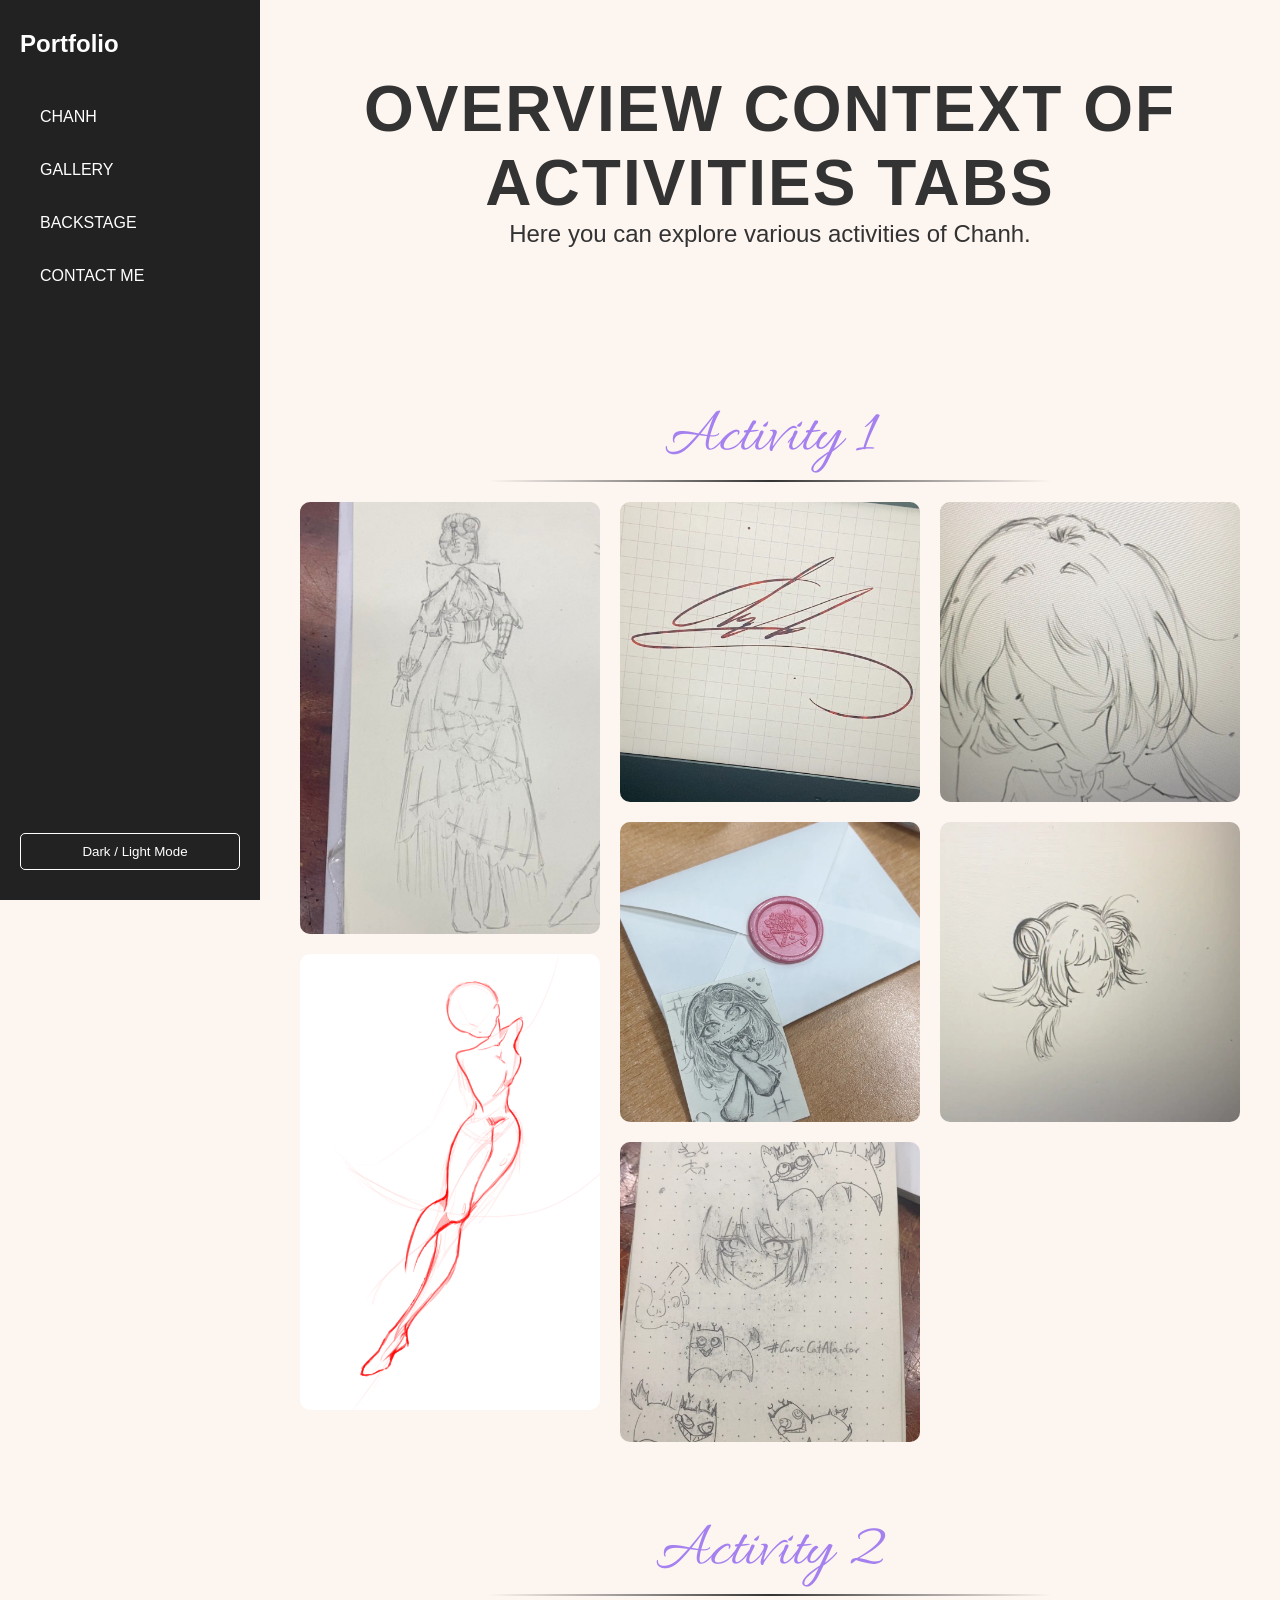
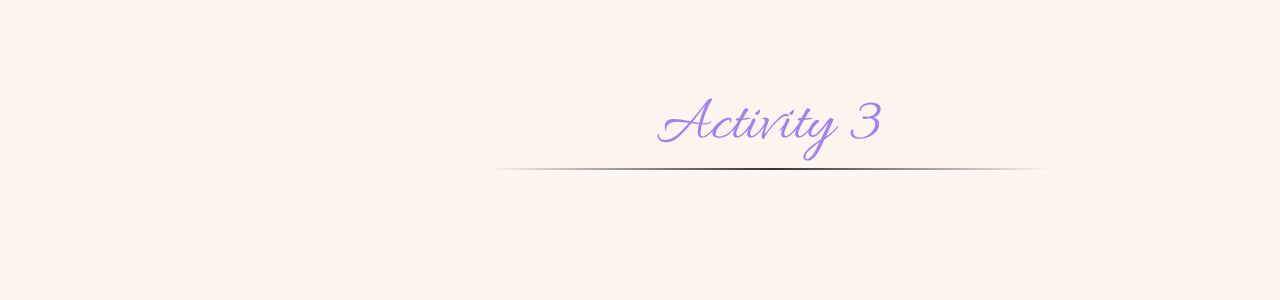
==== activities.html @ daca0cd3 "Create web, done layout home, art, activities config layout and fix UI" ====
<!DOCTYPE html>
<html lang="en">
<head>
    <meta charset="UTF-8">
    <meta name="viewport" content="width=device-width, initial-scale=1.0">
    <title>Chanh's Activities</title>
    <link rel="stylesheet" href="https://unicons.iconscout.com/release/v4.0.8/css/line.css">
    <link rel="stylesheet" href="style.css">
</head>
<body>

    <div class="layout-container">
        
        <nav class="sidebar">
            <h2 class="logo">Portfolio</h2>
            <ul class="nav-links">
                <li><a href="index.html"><i class="uil uil-estate"></i> CHANH</a></li>
                
                <li class="dropdown">
                    <button class="dropdown-btn"><i class="uil uil-star"></i> GALLERY <i class="uil uil-angle-down"></i></button>
                    <ul class="dropdown-content show">
                        <li><a href="art.html">ART</a></li>
                        <li><a href="product.html">PRODUCT</a></li>
                        <li><a href="activities.html" style="color: var(--highlight-color);">ACTIVITIES</a></li>
                    </ul>
                </li>

                <li><a href="index.html#behind"><i class="uil uil-camera"></i> BACKSTAGE </a></li>
                <li><a href="index.html#contact"><i class="uil uil-message"></i> CONTACT ME</a></li>
            </ul>

            <button id="theme-toggle" class="theme-btn">
                <i class="uil uil-moon"></i> Dark / Light Mode
            </button>
        </nav>

        <main class="main-content art-page">
            
            <div class="art-header">
                <h2 style="font-size: 4rem;">OVERVIEW CONTEXT OF ACTIVITIES TABS</h2>
                <p style="font-size: 1.5rem;">Here you can explore various activities of Chanh.</p>
            </div>

            <div class="art-category">
                <div class="sharp-header">
                    <h3>Activity 1</h3>
                </div>
                
                <div class="pinterest-gallery" id="activity-one-gallery">
                    </div>
            </div>

            <div class="art-category">
                <div class="sharp-header">
                    <h3>Activity 2</h3>
                </div>
                
                <div class="pinterest-gallery" id="activity-two-gallery">
                    </div>
            </div>

            <div class="art-category">
                <div class="sharp-header">
                    <h3>Activity 3</h3>
                </div>
                
                <div class="pinterest-gallery" id="activity-three-gallery">
                    </div>
            </div>

        </main>
    </div>

    <script src="script.js"></script>
</body>
</html>
---- style.css ----
/* FONT */
@import url('https://fonts.googleapis.com/css2?family=Great+Vibes&display=swap');
@import url('https://fonts.googleapis.com/css2?family=Allura&display=swap');


:root {
    --bg-color: #fdf5f0;
    --sidebar-bg: #222222;
    --text-color: #333333;
    --sidebar-text: #ffffff;
    --highlight-color:hsl(260, 78%, 72%);
}

body.dark-mode {
    --bg-color: #1a1a1a;
    --sidebar-bg: #111111;
    --text-color: #f0f0f0;
    --sidebar-text: #f0f0f0;
    --highlight-color: hsl(260, 85%, 80%);
}

html {
    scroll-behavior: smooth;
}

* {
    margin: 0;
    padding: 0;
    box-sizing: border-box;
    font-family: 'Segoe UI', Tahoma, Geneva, Verdana, sans-serif;
}

body {
    background-color: var(--bg-color);
    color: var(--text-color);
    transition: background-color 0.3s, color 0.3s;
}

.layout-container {
    display: flex;
    min-height: 100vh;
}

/* Navigation Menu */
.sidebar {
    width: 260px;
    background-color: var(--sidebar-bg);
    color: var(--sidebar-text);
    padding: 30px 20px;
    display: flex;
    flex-direction: column;
    position: fixed;
    height: 100vh;
}

.logo {
    margin-bottom: 40px;
    font-size: 24px;
}

.nav-links {
    list-style: none;
    flex-grow: 1;
}

.nav-links li {
    margin-bottom: 15px;
}

.nav-links a, .dropdown-btn {
    text-decoration: none;
    color: var(--sidebar-text);
    font-size: 16px;
    display: flex;
    align-items: center;
    gap: 10px;
    padding: 10px;
    border-radius: 5px;
    transition: background-color 0.2s, color 0.2s;
    background: none;
    border: none;
    cursor: pointer;
    width: 100%;
    text-align: left;
}

.nav-links a:hover, .dropdown-btn:hover, .nav-links a.active {
    color: var(--highlight-color);
}

/* Dropdown Menu */
.dropdown-content {
    list-style: none;
    padding-left: 20px;
    display: flex; 
    flex-direction: column;
    margin-top: 0; 

    /* the smooth hidden state */
    transform-origin: top;
    transform: scaleY(0);
    opacity: 0;
    max-height: 0;
    overflow: hidden; 
    transition: all 0.3s ease-in-out;
}

.dropdown-content.show {
    display: flex;
}

.dropdown-content a {
    font-size: 14px;
    padding: 8px 10px;
}

.dropdown:hover .dropdown-content {
    transform: scaleY(1);
    opacity: 1;
    max-height: 200px; 
    margin-top: 5px;
}

/* Theme Button */
.theme-btn {
    background: transparent;
    color: var(--sidebar-text);
    border: 1px solid var(--sidebar-text);
    padding: 10px;
    border-radius: 5px;
    cursor: pointer;
    display: flex;
    align-items: center;
    gap: 10px;
    justify-content: center;
    margin-top: auto;
    transition: 0.3s;
}

.theme-btn:hover {
    background-color: var(--sidebar-text);
    color: var(--sidebar-bg);
}

/* Main Content Area */
.main-content {
    margin-left: 260px;
    flex-grow: 1;
    display: flex;
    flex-direction: column;
}

/* Hero Section with Pictures */
.hero-section {
    position: relative;
    height: 100vh;
    overflow: hidden;
    background-color: #000;
}

.image-gallery {
    display: grid;
    grid-template-columns: repeat(3, 1fr);
    height: 100%;
    opacity: 0.5;
}

.image-gallery img {
    width: 100%;
    height: 100%;
    object-fit: cover;
}

.hero-text {
    position: absolute;
    top: 50%;
    left: 50%;
    transform: translate(-50%, -50%);
    text-align: center;
    color: white;
}

.hero-text h1 {
    font-size: 4rem;
    font-weight: bold;
    text-shadow: 2px 2px 10px rgba(0,0,0,0.8);
    margin-bottom: 10px;
}

.hero-text p {
    font-size: 1.5rem;
    font-style: italic;
    text-shadow: 1px 1px 5px rgba(0,0,0,0.8);
}

/* Contact Section */
.contact-section {
    height: 100vh;
    padding: 50px;
    display: flex;
    flex-direction: column;
    justify-content: center;
    align-items: center;
    text-align: center;
}

.contact-info {
    margin-top: 20px;
    font-size: 1.2rem;
}


/* ===================== Art Page Specific Styles ======================= */
.art-page {
    
    padding: 72px 40px 40px 40px;
    background-color: var(--bg-color);
}

.art-header {
    text-align: center;
    margin-bottom: 150px;
}

.art-header h2 {
    font-size: 2rem;
    letter-spacing: 2px;
    
}

.art-category {
    margin-bottom: 60px;
    text-align: center;
}

/* ===================== Sharp Line Header ======================= */
.sharp-header {
    text-align: center;
    margin-bottom: 10px;
}

.sharp-header h3 {
    /* font-family: 'Amsterdam Handwriting', 'Amsterdam', 'Great Vibes', cursive; */
    font-family: 'Amsterdam', 'Allura', cursive;
    font-weight: lighter;
    font-size: 4rem;
    color: var(--highlight-color);
    margin-bottom: 2px; 
}

/* This draws the fading line right below the text */
.sharp-header::after {
    content: '';
    display: block;
    width: 60%;
    height: 2px;
    background: linear-gradient(to right, transparent, var(--text-color), transparent);
    margin: 0 auto;
}


/* Pinterest Style Gallery */
.pinterest-gallery {
    column-count: 3;
    column-gap: 20px;
    padding: 10px 0;
    margin-top: 10px;
}

.pinterest-item {
    margin-bottom: 20px;
    break-inside: avoid;
}

.pinterest-item img {
    width: 100%;
    border-radius: 10px;
    display: block;
    transition: transform 0.3s ease;
}

.pinterest-item img:hover {
    transform: scale(1.03);
    cursor: pointer;
}

/* Make it look good on smaller screens */
@media (max-width: 1000px) {
    .pinterest-gallery {
        column-count: 2;
    }
}

@media (max-width: 600px) {
    .pinterest-gallery {
        column-count: 1;
    }
}

/* ===================== Product Page (Spotify Style) ======================= */
.product-page {
    padding: 60px 40px;
}

.spotify-header h2 {
    font-size: 2.5rem;
    margin-bottom: 20px;
}

.spotify-tabs {
    display: flex;
    gap: 30px;
    font-size: 0.9rem;
    font-weight: bold;
    letter-spacing: 1px;
    margin-bottom: 40px;
    border-bottom: 1px solid rgba(150, 150, 150, 0.2);
    padding-bottom: 10px;
}

.spotify-tabs span {
    cursor: pointer;
    opacity: 0.6;
    transition: 0.3s;
}

.spotify-tabs span:hover {
    opacity: 1;
}


.spotify-tabs span.active {
    opacity: 1;
    color: var(--highlight-color);
    position: relative;
}

/* The Grid Layout */
.spotify-grid {
    display: grid;
    /* This makes it responsive so it fits as many cards as possible */
    grid-template-columns: repeat(auto-fill, minmax(320px, 1fr));
    gap: 35px;
}

/* The Individual Album Cards */
.spotify-card {
    background-color: rgba(0, 0, 0, 0.03); /* Light mode card background */
    padding: 20px;
    border-radius: 8px;
    text-decoration: none;
    color: var(--text-color);
    transition: background-color 0.3s ease, transform 0.3s ease;
}

body.dark-mode .spotify-card {
    background-color: #181818; /* Dark mode card background (matches Spotify) */
}

.spotify-card:hover {
    background-color: rgba(0, 0, 0, 0.08);
}

body.dark-mode .spotify-card:hover {
    background-color: #282828; 
}

/* Forces the thumbnail to be a perfect square */
.card-img-wrapper {
    aspect-ratio: 1 / 1; 
    overflow: hidden;
    border-radius: 4px;
    margin-bottom: 20px;
    box-shadow: 0 8px 24px rgba(0,0,0,0.15);
}

.card-img-wrapper img {
    width: 100%;
    height: 100%;
    object-fit: cover;
}

.spotify-card h4 {
    margin: 0 0 8px 0;
    font-size: 1.1rem;
    white-space: nowrap;
    overflow: hidden;
    text-overflow: ellipsis; /* Adds the "..." if the title is too long */
}

.spotify-card p {
    margin: 0;
    font-size: 0.9rem;
    opacity: 0.7;
}
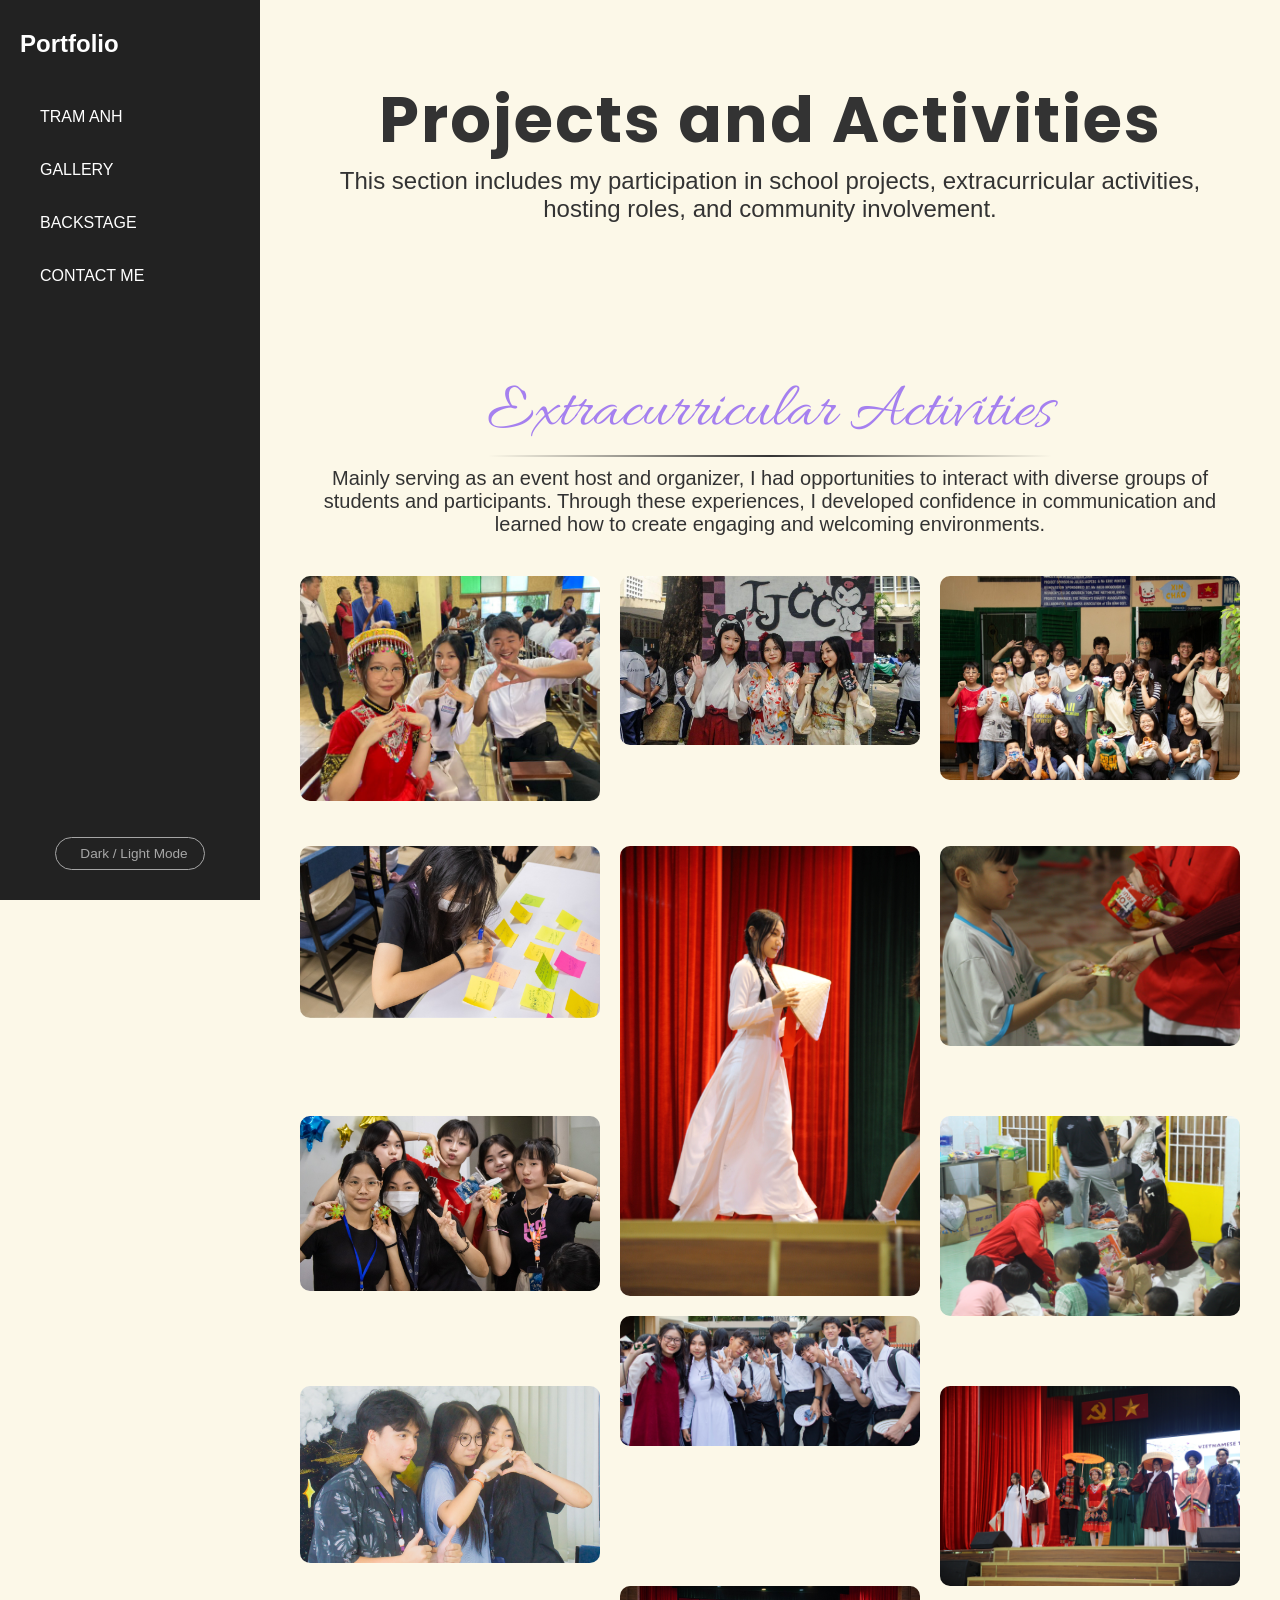
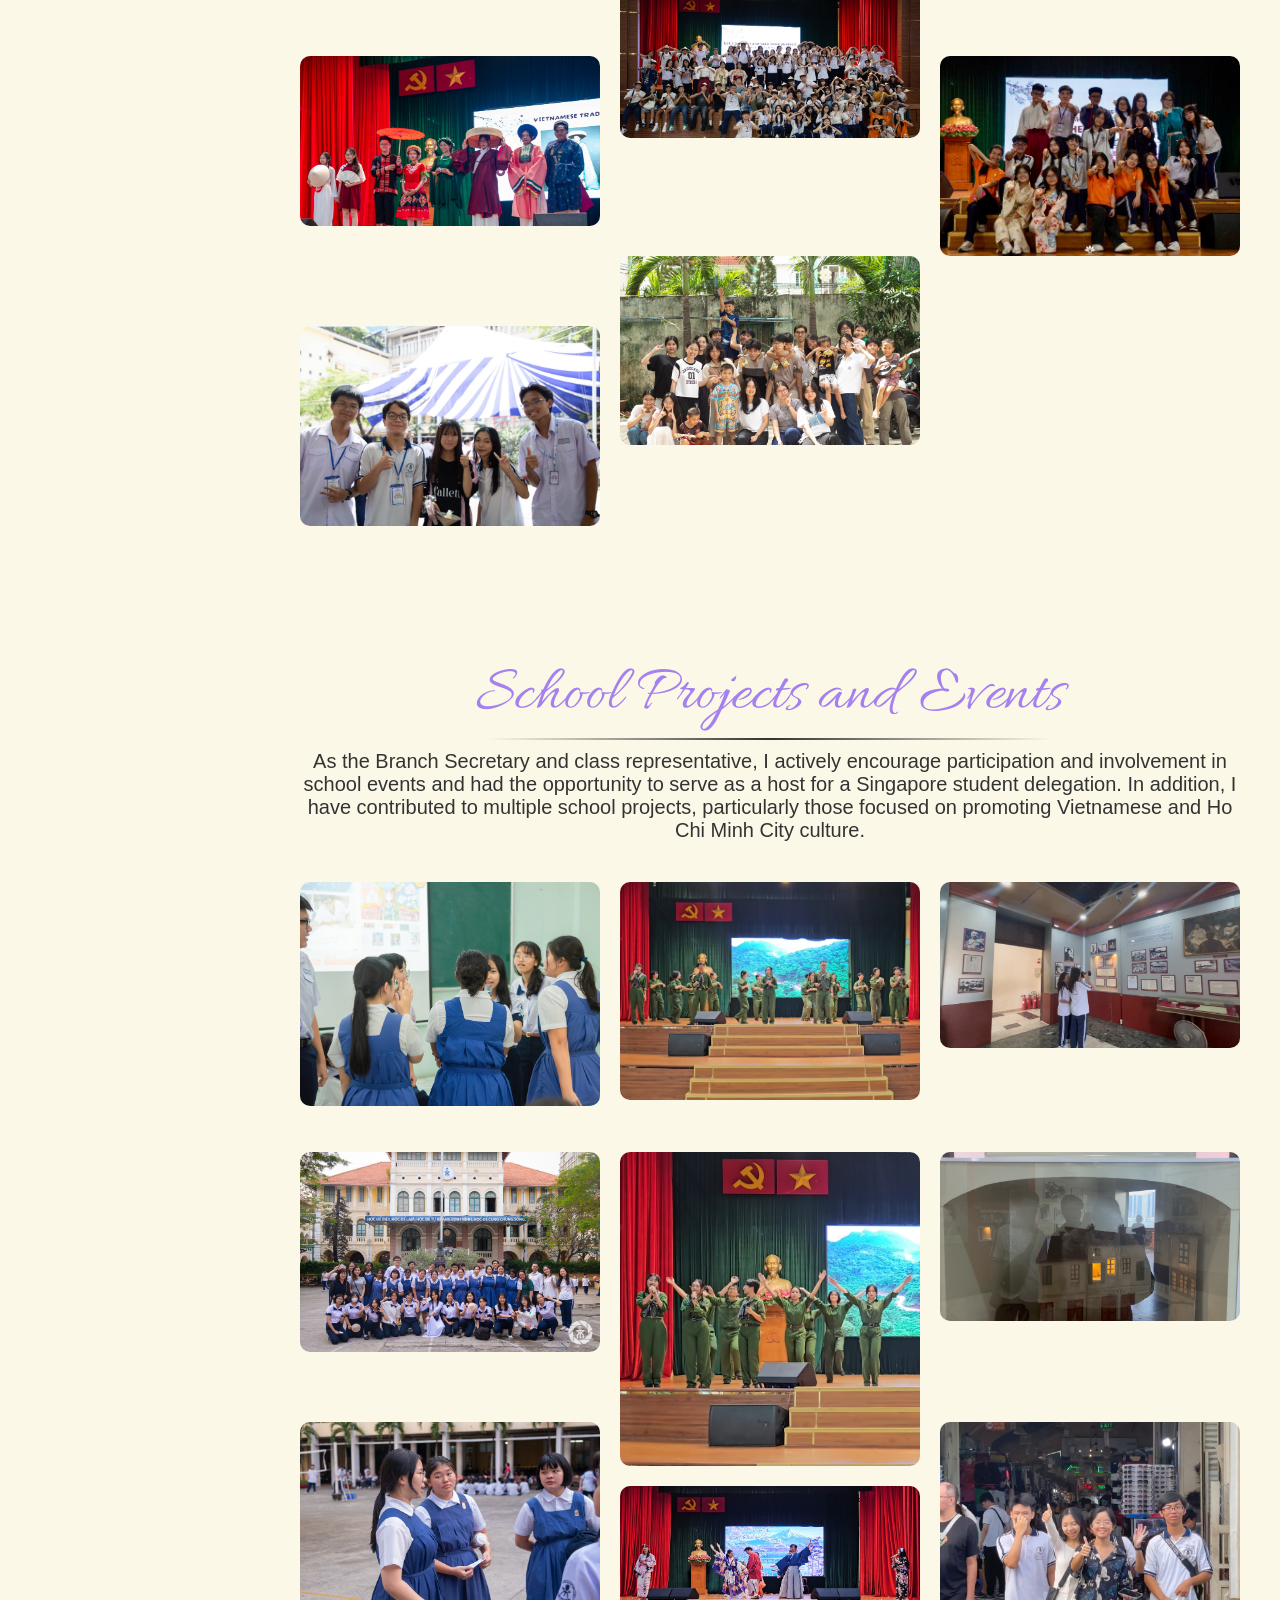
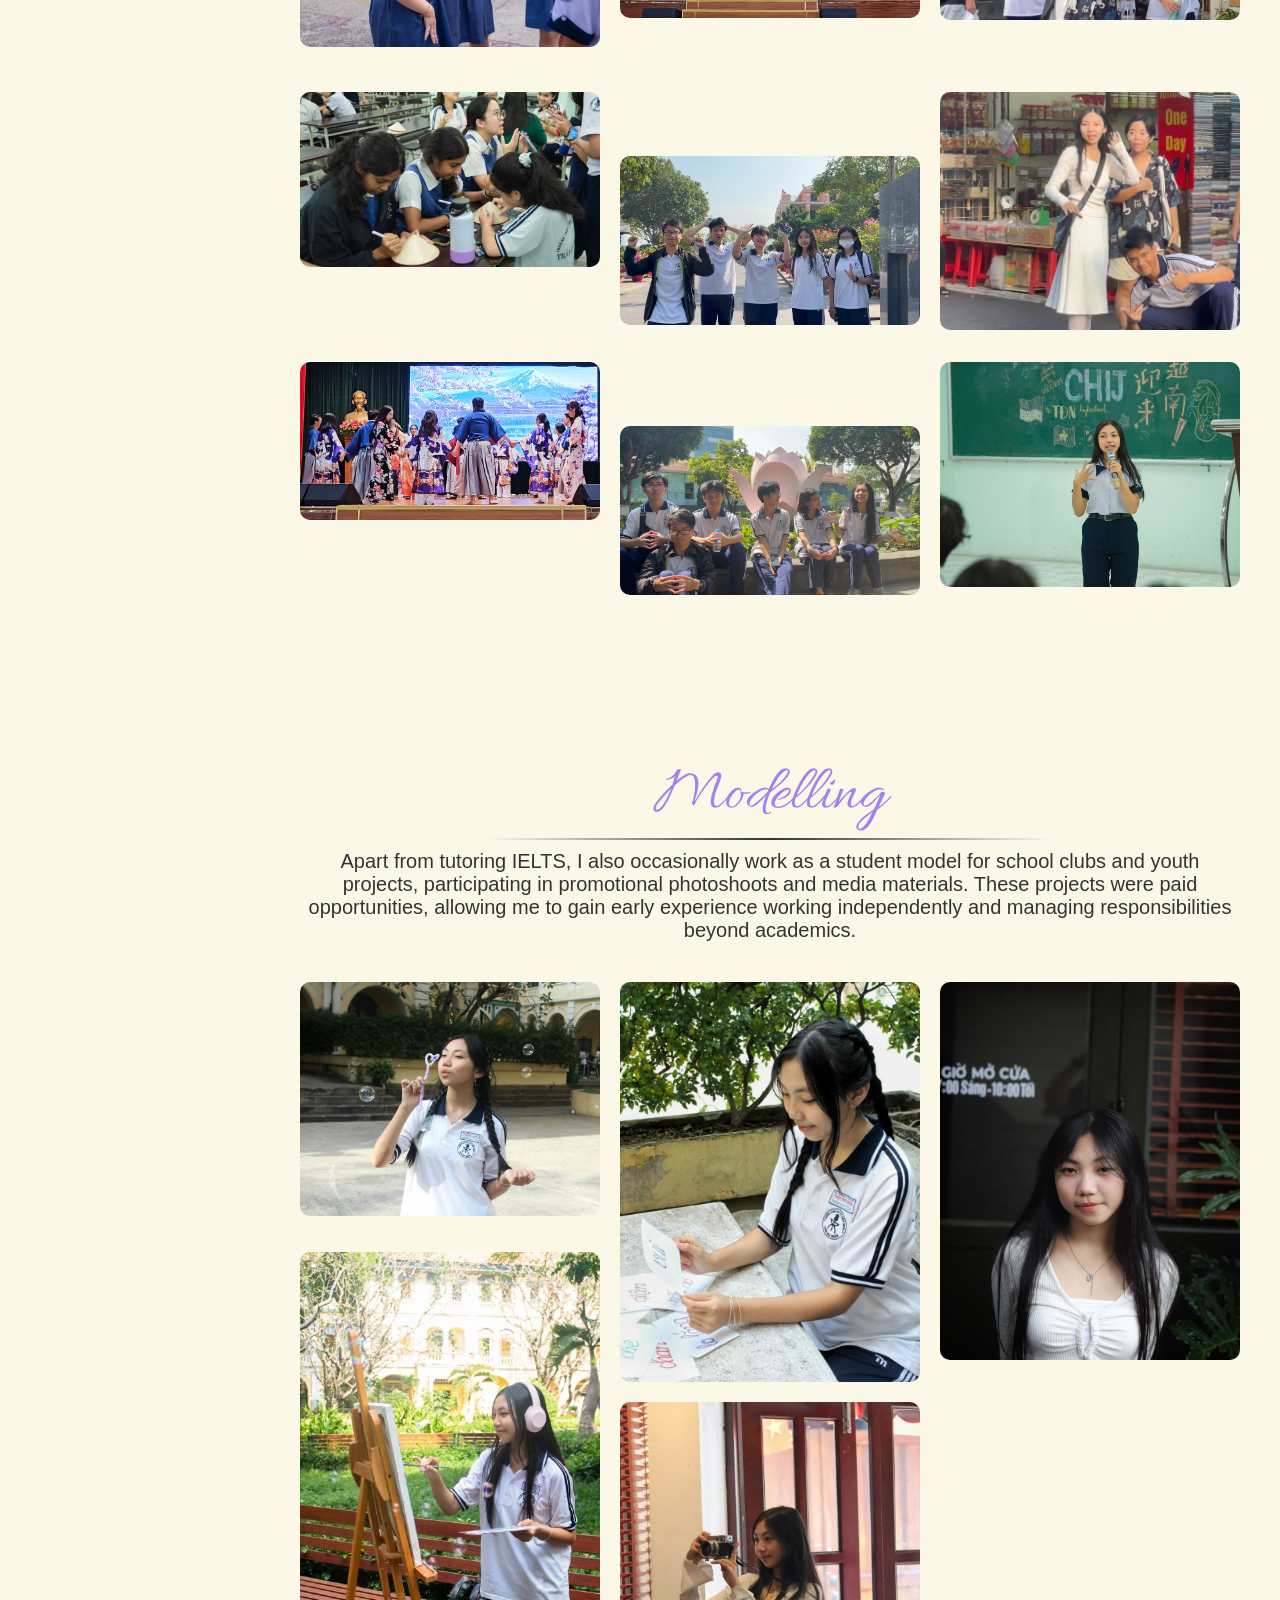
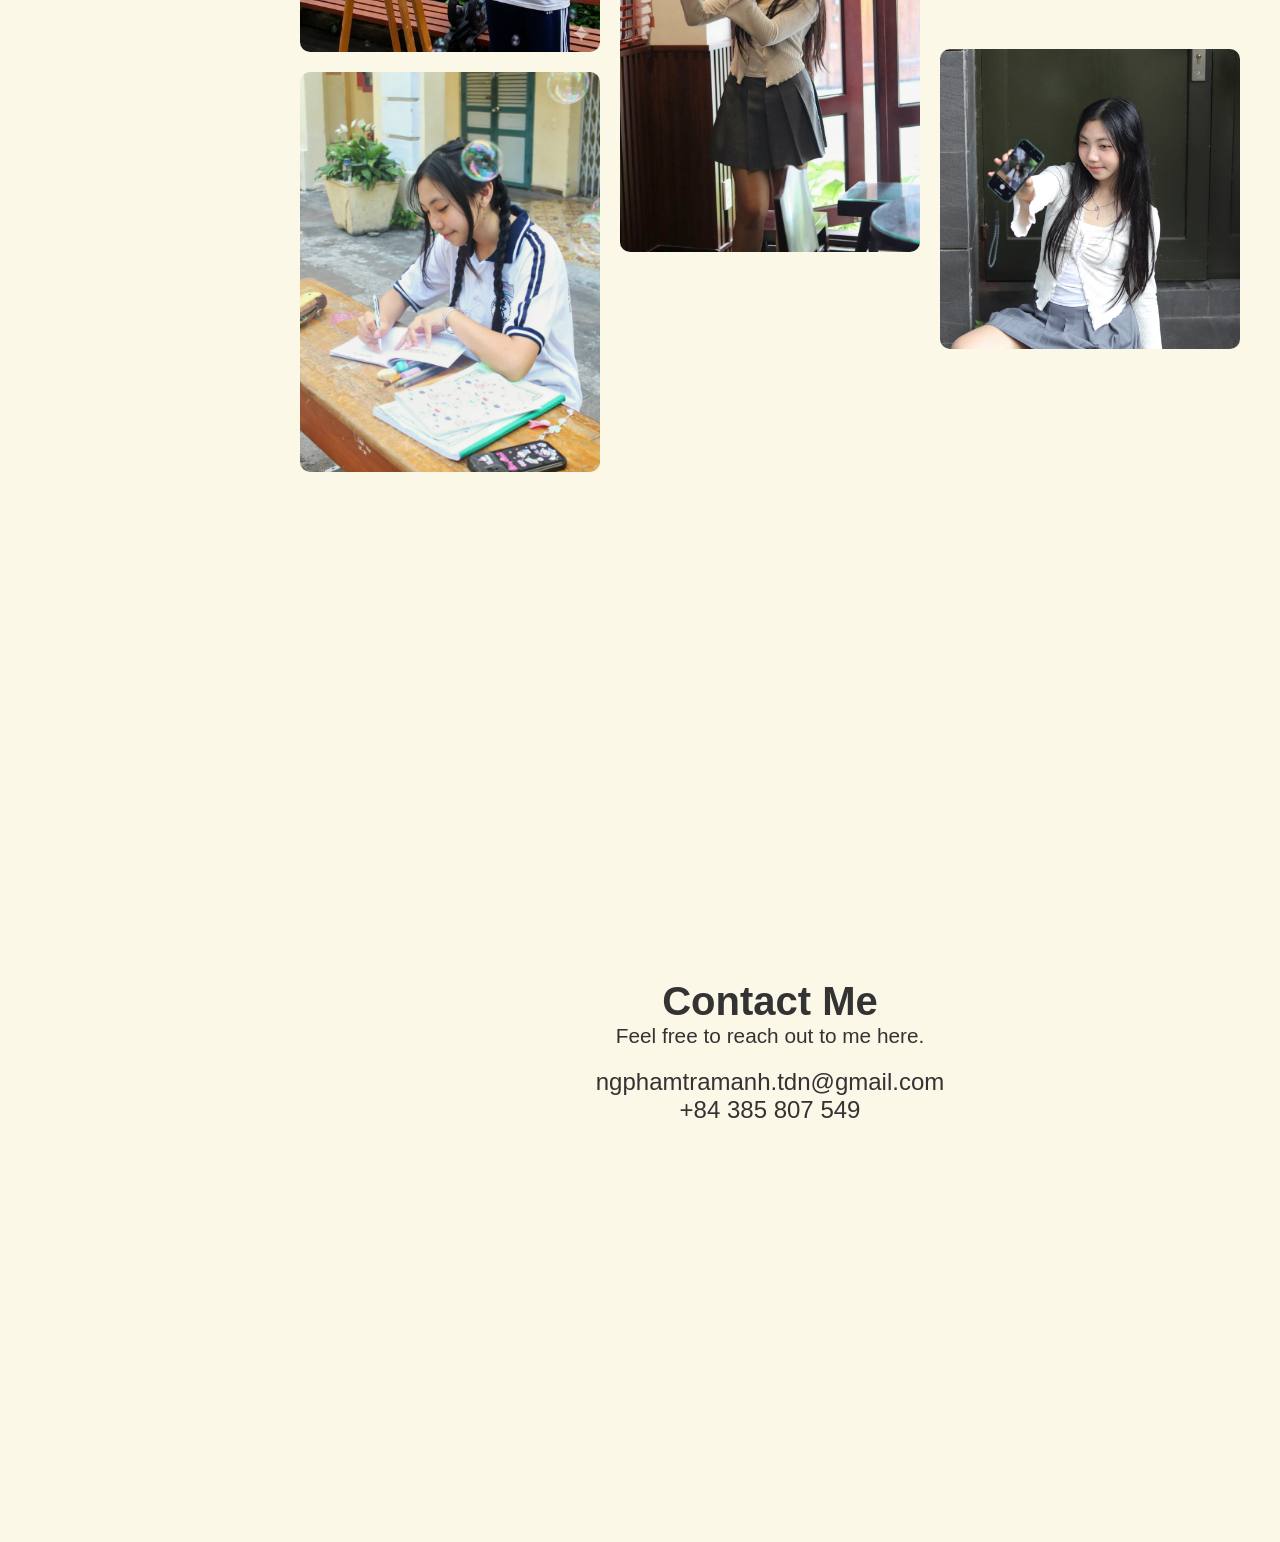
==== commit 239f9954: "finishing the web portfolio is done after hours of works" ====
--- a/activities.html
+++ b/activities.html
@@ -14,7 +14,7 @@
         <nav class="sidebar">
             <h2 class="logo">Portfolio</h2>
             <ul class="nav-links">
-                <li><a href="index.html"><i class="uil uil-estate"></i> CHANH</a></li>
+                <li><a href="index.html"><i class="uil uil-estate"></i> TRAM ANH</a></li>
                 
                 <li class="dropdown">
                     <button class="dropdown-btn"><i class="uil uil-star"></i> GALLERY <i class="uil uil-angle-down"></i></button>
@@ -25,8 +25,8 @@
                     </ul>
                 </li>
 
-                <li><a href="index.html#behind"><i class="uil uil-camera"></i> BACKSTAGE </a></li>
-                <li><a href="index.html#contact"><i class="uil uil-message"></i> CONTACT ME</a></li>
+                <li><a href="backstage.html"><i class="uil uil-camera"></i> BACKSTAGE </a></li>
+                <li><a href="#contact"><i class="uil uil-message"></i> CONTACT ME</a></li>
             </ul>
 
             <button id="theme-toggle" class="theme-btn">
@@ -37,23 +37,25 @@
         <main class="main-content art-page">
             
             <div class="art-header">
-                <h2 style="font-size: 4rem;">OVERVIEW CONTEXT OF ACTIVITIES TABS</h2>
-                <p style="font-size: 1.5rem;">Here you can explore various activities of Chanh.</p>
+                <h2 style="font-size: 4rem;">Projects and Activities</h2>
+                <p style="font-size: 1.5rem;">This section includes my participation in school projects, extracurricular activities, hosting roles, and community involvement.</p>
             </div>
 
             <div class="art-category">
                 <div class="sharp-header">
-                    <h3>Activity 1</h3>
+                    <h3>Extracurricular Activities</h3>
                 </div>
-                
+                <p style="font-size: 1.25rem;">Mainly serving as an event host and organizer, I had opportunities to interact with diverse groups of students and participants. Through these experiences, I developed confidence in communication and learned how to create engaging and welcoming environments.</p>
+
                 <div class="pinterest-gallery" id="activity-one-gallery">
                     </div>
             </div>
 
             <div class="art-category">
                 <div class="sharp-header">
-                    <h3>Activity 2</h3>
+                    <h3>School Projects and Events</h3>
                 </div>
+                <p style="font-size: 1.25rem;">As the Branch Secretary and class representative, I actively encourage participation and involvement in school events and had the opportunity to serve as a host for a Singapore student delegation. In addition, I have contributed to multiple school projects, particularly those focused on promoting Vietnamese and Ho Chi Minh City culture.</p>
                 
                 <div class="pinterest-gallery" id="activity-two-gallery">
                     </div>
@@ -61,12 +63,22 @@
 
             <div class="art-category">
                 <div class="sharp-header">
-                    <h3>Activity 3</h3>
+                    <h3>Modelling</h3>
                 </div>
+                <p style="font-size: 1.25rem;">Apart from tutoring IELTS, I also occasionally work as a student model for school clubs and youth projects, participating in promotional photoshoots and media materials. These projects were paid opportunities, allowing me to gain early experience working independently and managing responsibilities beyond academics.</p>
                 
                 <div class="pinterest-gallery" id="activity-three-gallery">
                     </div>
             </div>
+            
+            <section id="contact" class="contact-section">
+                <h2>Contact Me</h2>
+                <p class="contact-note">Feel free to reach out to me here.</p>
+                <div class="contact-info">
+                    <p><i class="uil uil-envelope"></i> ngphamtramanh.tdn@gmail.com</p>
+                    <p><i class="uil uil-phone"></i> +84 385 807 549</p>
+                </div>
+            </section>
 
         </main>
     </div>
--- a/style.css
+++ b/style.css
@@ -1,10 +1,12 @@
 /* FONT */
 @import url('https://fonts.googleapis.com/css2?family=Great+Vibes&display=swap');
 @import url('https://fonts.googleapis.com/css2?family=Allura&display=swap');
+@import url('https://fonts.googleapis.com/css2?family=Abril+Fatface&family=Poppins:wght@400;500;600&display=swap');
+@import url('https://fonts.googleapis.com/css2?family=Abril+Fatface&family=Poppins:wght@400;500;600&display=swap');
 
 
 :root {
-    --bg-color: #fdf5f0;
+    --bg-color: hsl(47, 78%, 95%);
     --sidebar-bg: #222222;
     --text-color: #333333;
     --sidebar-text: #ffffff;
@@ -12,7 +14,7 @@
 }
 
 body.dark-mode {
-    --bg-color: #1a1a1a;
+    --bg-color: hsl(47, 15%, 15%);
     --sidebar-bg: #111111;
     --text-color: #f0f0f0;
     --sidebar-text: #f0f0f0;
@@ -161,6 +163,7 @@
 .image-gallery {
     display: grid;
     grid-template-columns: repeat(3, 1fr);
+    grid-template-rows: repeat(2, 1fr); 
     height: 100%;
     opacity: 0.5;
 }
@@ -168,8 +171,28 @@
 .image-gallery img {
     width: 100%;
     height: 100%;
-    object-fit: cover;
-}
+    display: block; 
+    object-fit: cover; 
+    min-width: 0;
+    min-height: 0;
+}
+
+/* .image-gallery {
+    display: grid;
+    grid-template-columns: repeat(3, 1fr);
+
+    grid-template-rows: repeat(2, 1fr); 
+    
+    height: 100%;
+    opacity: 0.5;
+}
+
+.image-gallery img {
+    width: 100%;
+    height: 100%;
+    object-fit: cover; 
+    display: block; 
+} */
 
 .hero-text {
     position: absolute;
@@ -204,9 +227,17 @@
     text-align: center;
 }
 
+.contact-section h2 {
+    font-size: 2.5rem;
+}
+
+.contact-note {
+    font-size: 1.3rem;
+}
+
 .contact-info {
     margin-top: 20px;
-    font-size: 1.2rem;
+    font-size: 1.5rem;
 }
 
 
@@ -225,12 +256,26 @@
 .art-header h2 {
     font-size: 2rem;
     letter-spacing: 2px;
-    
+    font-family: 'Poppins', sans-serif;
+    /* font-weight: 700; */
 }
 
 .art-category {
     margin-bottom: 60px;
     text-align: center;
+}
+
+/* ===================== Scroll Fade-In Effect ======================= */
+.fade-in-section {
+    opacity: 0;
+    transform: translateY(30px); 
+    transition: opacity 0.8s ease-out, transform 0.8s ease-out;
+}
+
+
+.fade-in-section.is-visible {
+    opacity: 1;
+    transform: none; /* Moves it back to its normal position */
 }
 
 /* ===================== Sharp Line Header ======================= */
@@ -263,8 +308,8 @@
 .pinterest-gallery {
     column-count: 3;
     column-gap: 20px;
-    padding: 10px 0;
-    margin-top: 10px;
+    padding: 20px 0;
+    margin-top: 20px;
 }
 
 .pinterest-item {
@@ -300,7 +345,9 @@
 /* ===================== Product Page (Spotify Style) ======================= */
 .product-page {
     padding: 60px 40px;
-}
+    transition: background-color 0.3s ease;  
+}
+
 
 .spotify-header h2 {
     font-size: 2.5rem;
@@ -394,3 +441,376 @@
     opacity: 0.7;
 }
 
+/* ===================== Handbook Reader Page ======================= */
+.reader-header {
+    padding: 40px 40px 20px 40px;
+    text-align: center;
+}
+
+.back-btn {
+    display: inline-block;
+    margin-bottom: 20px;
+    color: var(--text-color);
+    text-decoration: none;
+    font-size: 1.1rem;
+    transition: color 0.3s;
+}
+
+.back-btn:hover {
+    color: var(--highlight-color);
+}
+
+.reader-header h2 {
+    font-size: 2.5rem;
+    letter-spacing: 1px;
+    font-family: 'Poppins', sans-serif;
+}
+
+/* The Book Layout */
+.book-container {
+    max-width: 1200px; /* This keeps the book from getting too wide on huge screens */
+    margin: 0 auto 80px auto; /* Centers the book horizontally */
+    display: flex;
+    flex-wrap: wrap; /* This allows the images to flow onto the next row */
+
+    gap: 20px;
+
+    padding: 20px;
+
+    border-radius: 8px;
+    
+    /* Adds a nice shadow to make it look like a physical book on a table */
+    box-shadow: 0 15px 40px rgba(0, 0, 0, 0.15); 
+    background-color: #fff;
+}
+
+body.dark-mode .book-container {
+    box-shadow: 0 15px 40px rgba(0, 0, 0, 0.4); 
+    background-color: #1a1a1a; 
+}
+
+/* Base style for all pages */
+.book-container img {
+    display: block;
+    object-fit: cover;
+    margin: 0;
+    padding: 0;
+    
+    /* Optional: Adds a tiny shadow to the individual pages to make them pop */
+    box-shadow: 0 4px 12px rgba(0,0,0,0.08); 
+    border-radius: 4px;
+}
+
+/* Wide horizontal images take up the whole row */
+.page-landscape {
+    width: 100%;
+}
+
+/* side-by-side */
+.page-portrait {
+    width: calc(50% - 10px);
+}
+
+/* good on mobile phones! */
+@media (max-width: 768px) {
+    .page-portrait {
+        width: 100%; /* On small screens stack one-by-one  */
+    }
+}
+
+/* ===================== Floating Back Button ======================= */
+.floating-back-btn {
+    position: fixed;
+    bottom: 40px; 
+    left: 300px; 
+    width: 50px;
+    height: 50px;
+    background-color: var(--highlight-color);
+    color: #fff;
+    border-radius: 50%; 
+    display: flex;
+    align-items: center;
+    justify-content: center;
+    font-size: 1.8rem;
+    text-decoration: none;
+    box-shadow: 0 4px 15px rgba(0, 0, 0, 0.2);
+    z-index: 1000; 
+    transition: transform 0.3s ease, background-color 0.3s ease;
+}
+
+.floating-back-btn:hover {
+    transform: scale(1.1); 
+    background-color: var(--text-color);
+    color: var(--bg-color);
+}
+
+@media (max-width: 768px) {
+    .floating-back-btn {
+        bottom: 20px; 
+        left: 20px; 
+    }
+}
+
+/* ===================== Backstage Section ======================= */
+.backstage-section {
+    padding: 80px 40px; 
+    background-color: var(--bg-color);
+}
+
+.backstage-header {
+    text-align: center;
+    max-width: 800px;
+    margin: 0 auto 80px auto; 
+}
+
+.backstage-header h2 {
+    font-size: 3rem;
+    color: var(--highlight-color);
+    margin-bottom: 20px;
+}
+
+.backstage-header p {
+    font-size: 1.2rem;
+    line-height: 1.6;
+    opacity: 0.8;
+}
+
+.story-container {
+    max-width: 1100px;
+    margin: 0 auto;
+    display: flex;
+    flex-direction: column;
+    gap: 35px; /*  gap between each story */
+}
+
+.story-row {
+    display: flex;
+    align-items: center;
+    gap: 60px;
+}
+
+
+.story-row.reverse {
+    flex-direction: row-reverse;
+}
+
+.story-img {
+    flex: 1;
+    border-radius: 12px;
+    overflow: hidden;
+    box-shadow: 0 10px 30px rgba(0,0,0,0.1);
+}
+
+body.dark-mode .story-img {
+    box-shadow: 0 10px 30px rgba(0,0,0,0.4); 
+}
+
+.story-img img {
+    width: 100%;
+    height: 400px; 
+    object-fit: cover; 
+    display: block;
+    transition: transform 0.5s ease;
+}
+
+/* soft zoom effect */
+.story-img:hover img {
+    transform: scale(1.05); 
+}
+
+.story-text {
+    flex: 1; 
+    padding: 20px;
+}
+
+.story-text h3 {
+    font-size: 2.2rem;
+    margin-bottom: 15px;
+    color: var(--highlight-color);
+}
+
+.story-text p {
+    font-size: 1.3rem;
+    line-height: 1.8;
+    opacity: 0.8;
+}
+
+/* Mobile Phone Fix: Stacks everything straight up and down on small screens */
+@media (max-width: 768px) {
+    .story-row, .story-row.reverse {
+        flex-direction: column;
+        gap: 30px;
+    }
+    .story-img img {
+        height: 300px;
+    }
+}
+/* ===================== Load More Button ======================= */
+.load-more-container {
+    text-align: center;
+    margin-top: 80px; 
+}
+
+#load-more-btn {
+    padding: 15px 30px;
+    font-size: 1.2rem;
+    cursor: pointer;
+    
+    
+    background-color: var(--highlight-color); 
+    color: #ffffff; 
+    border: none;
+    border-radius: 8px; /* soft corners */
+    box-shadow: 0 4px 15px rgba(0, 0, 0, 0.15); /* soft drop shadow */
+    transition: transform 0.3s ease, background-color 0.3s ease;
+}
+
+#load-more-btn:hover {
+    background-color: var(--text-color);
+    color: var(--bg-color);
+    transform: scale(1.05); 
+}
+
+/* ===================== Sleek Theme Button ======================= */
+#theme-toggle {
+    width: fit-content; 
+    margin: 40px auto 0 auto; 
+    padding: 8px 16px; 
+    font-size: 0.85rem; 
+    
+    background-color: transparent; 
+    color: var(--sidebar-text);
+    border: 1px solid var(--sidebar-text); 
+    border-radius: 25px; 
+    
+    display: flex;
+    align-items: center;
+    justify-content: center;
+    gap: 8px; 
+    cursor: pointer;
+    opacity: 0.6;
+    transition: all 0.3s ease;
+}
+
+#theme-toggle:hover {
+    opacity: 1;
+    background-color: var(--sidebar-text);
+    color: var(--sidebar-bg);
+}
+
+/* ========================== MOBILE RESPONSIVENESS ============================ */
+
+@media (max-width: 768px) {
+    
+    
+    .layout-container {
+        display: flex;
+        flex-direction: column;
+    }
+    
+    .sidebar {
+        width: 100%;
+        height: auto;
+        position: sticky; 
+        top: 0;
+        z-index: 1000; 
+        padding: 10px; 
+        text-align: center;
+        box-shadow: 0 4px 15px rgba(0, 0, 0, 0.2);
+    }
+
+    .logo {
+        margin-bottom: 5px; /* Removes the massive gap under the logo */
+        font-size: 1.3rem; /* Makes the logo smaller on phones */
+    }
+    
+    .nav-links {
+        display: flex;
+        flex-wrap: wrap;
+        justify-content: center;
+        gap: 10px; /* Brings the links closer together */
+        margin-top: 5px;
+    }
+
+    .nav-links li {
+        margin-bottom: 0; /* Removes the old vertical spacing */
+    }
+
+    /* .nav-links a, .dropdown-btn {
+        font-size: 13px;
+        padding: 5px 8px;
+    } */
+    
+    .main-content {
+        margin-left: 0; /* Removes the empty space where the sidebar used to be */
+        width: 100%;
+        padding: 20px; 
+    }
+
+    
+    .image-gallery {
+        grid-template-columns: repeat(2, 1fr);
+        grid-template-rows: repeat(3, 1fr);
+    }
+
+    
+    .spotify-grid {
+        grid-template-columns: repeat(auto-fill, minmax(140px, 1fr));
+        gap: 15px;
+    }
+    
+    .spotify-header h2 {
+        font-size: 1.8rem;
+    }
+}
+
+/* ===================== Anti-Glitch Image Reveal ======================= */
+img {
+    opacity: 0; 
+    animation: premiumReveal 0.8s ease-out forwards;
+    will-change: opacity, filter; /* Tells the browser to process this smoothly */
+}
+
+@keyframes premiumReveal {
+    0% { 
+        opacity: 0; 
+        filter: blur(10px); 
+    }
+    100% { 
+        opacity: 1; 
+        filter: blur(0); 
+    }
+}
+
+.pinterest-item {
+    min-height: 250px; 
+    border-radius: 12px;
+    background-color: rgba(150, 150, 150, 0.1); 
+    animation: skeletonPulse 1.5s ease-in-out infinite; 
+    
+    opacity: 0;
+    transform: translateY(40px);
+    transition: opacity 0.8s ease-out, transform 0.8s ease-out;
+    will-change: transform, opacity;
+}
+
+.pinterest-item:has(img) {
+    opacity: 1;
+    transform: translateY(0);
+}
+
+.pinterest-item.is-visible {
+    opacity: 1;
+    transform: translateY(0);
+}
+
+@keyframes skeletonPulse {
+    0% { opacity: 0.4; }
+    50% { opacity: 0.8; }
+    100% { opacity: 0.4; }
+}
+
+.pinterest-item:has(img) {
+    background-color: transparent;
+    animation: none;
+}
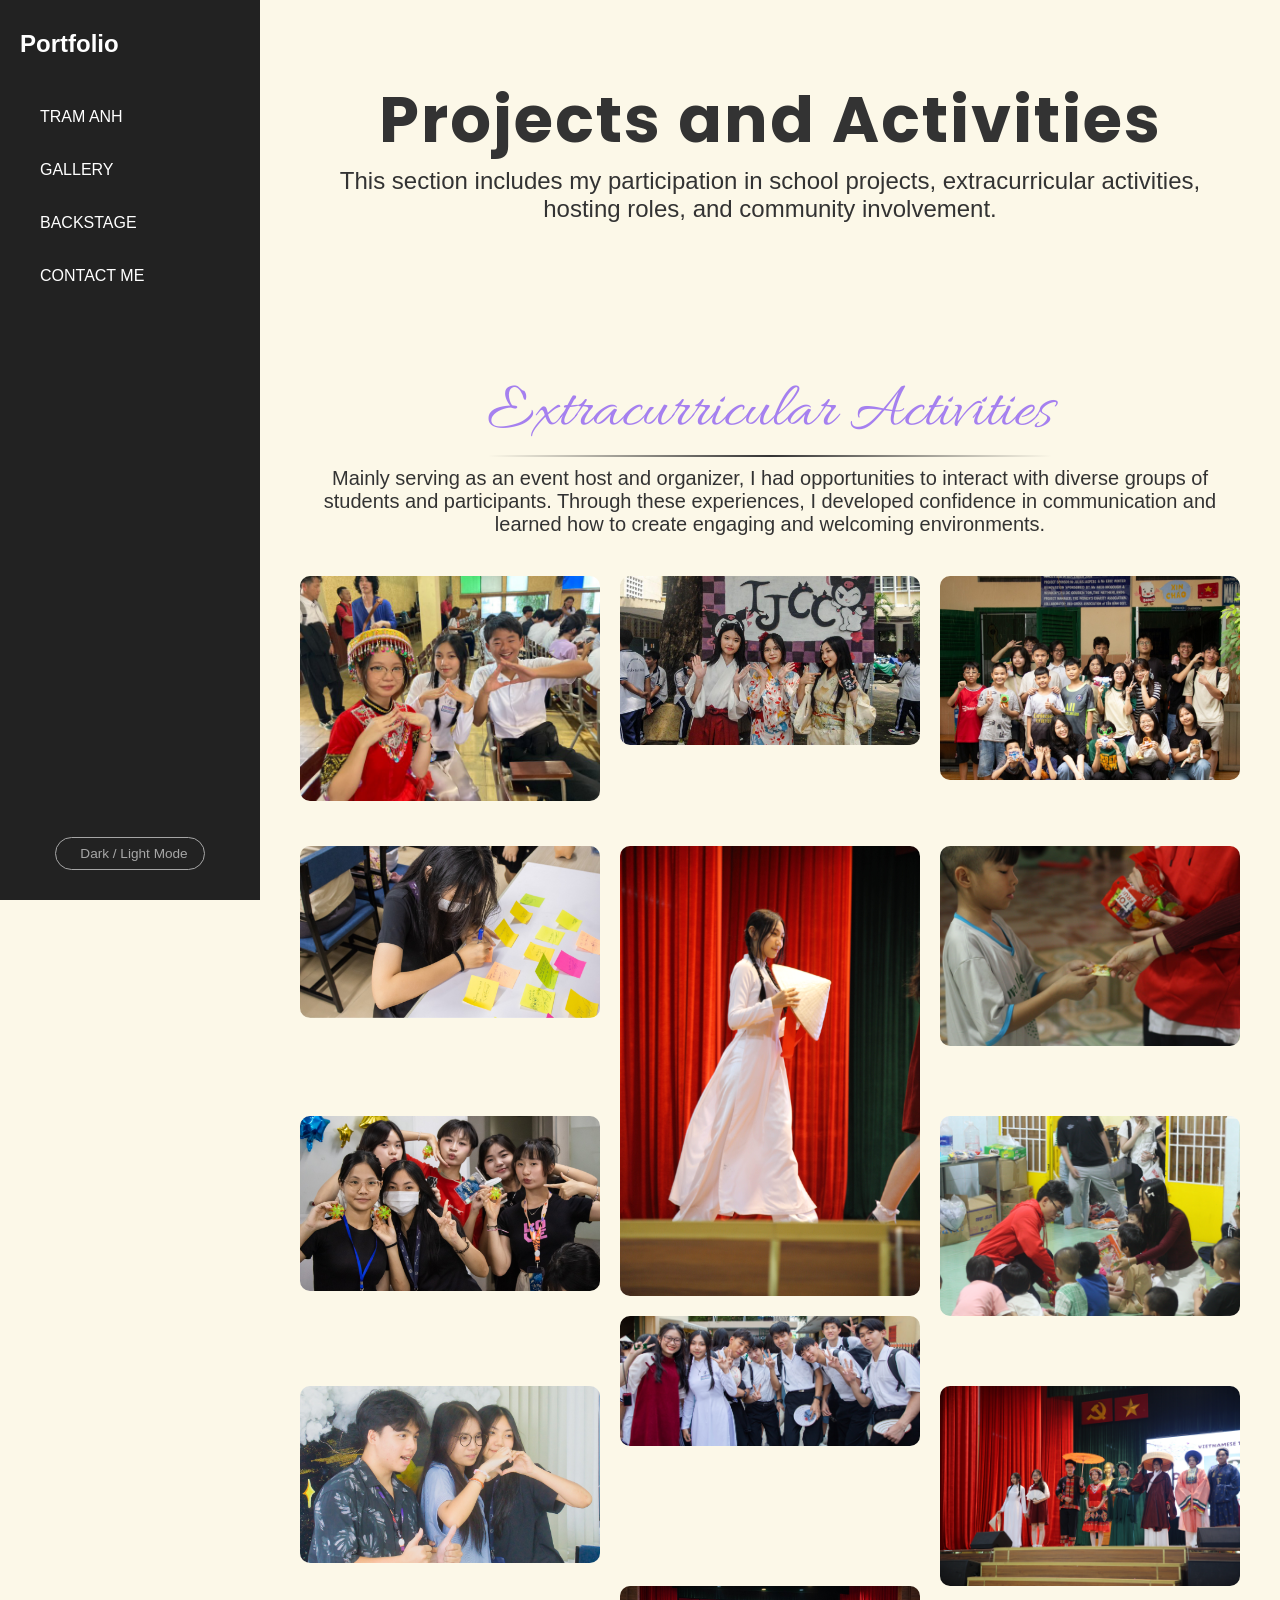
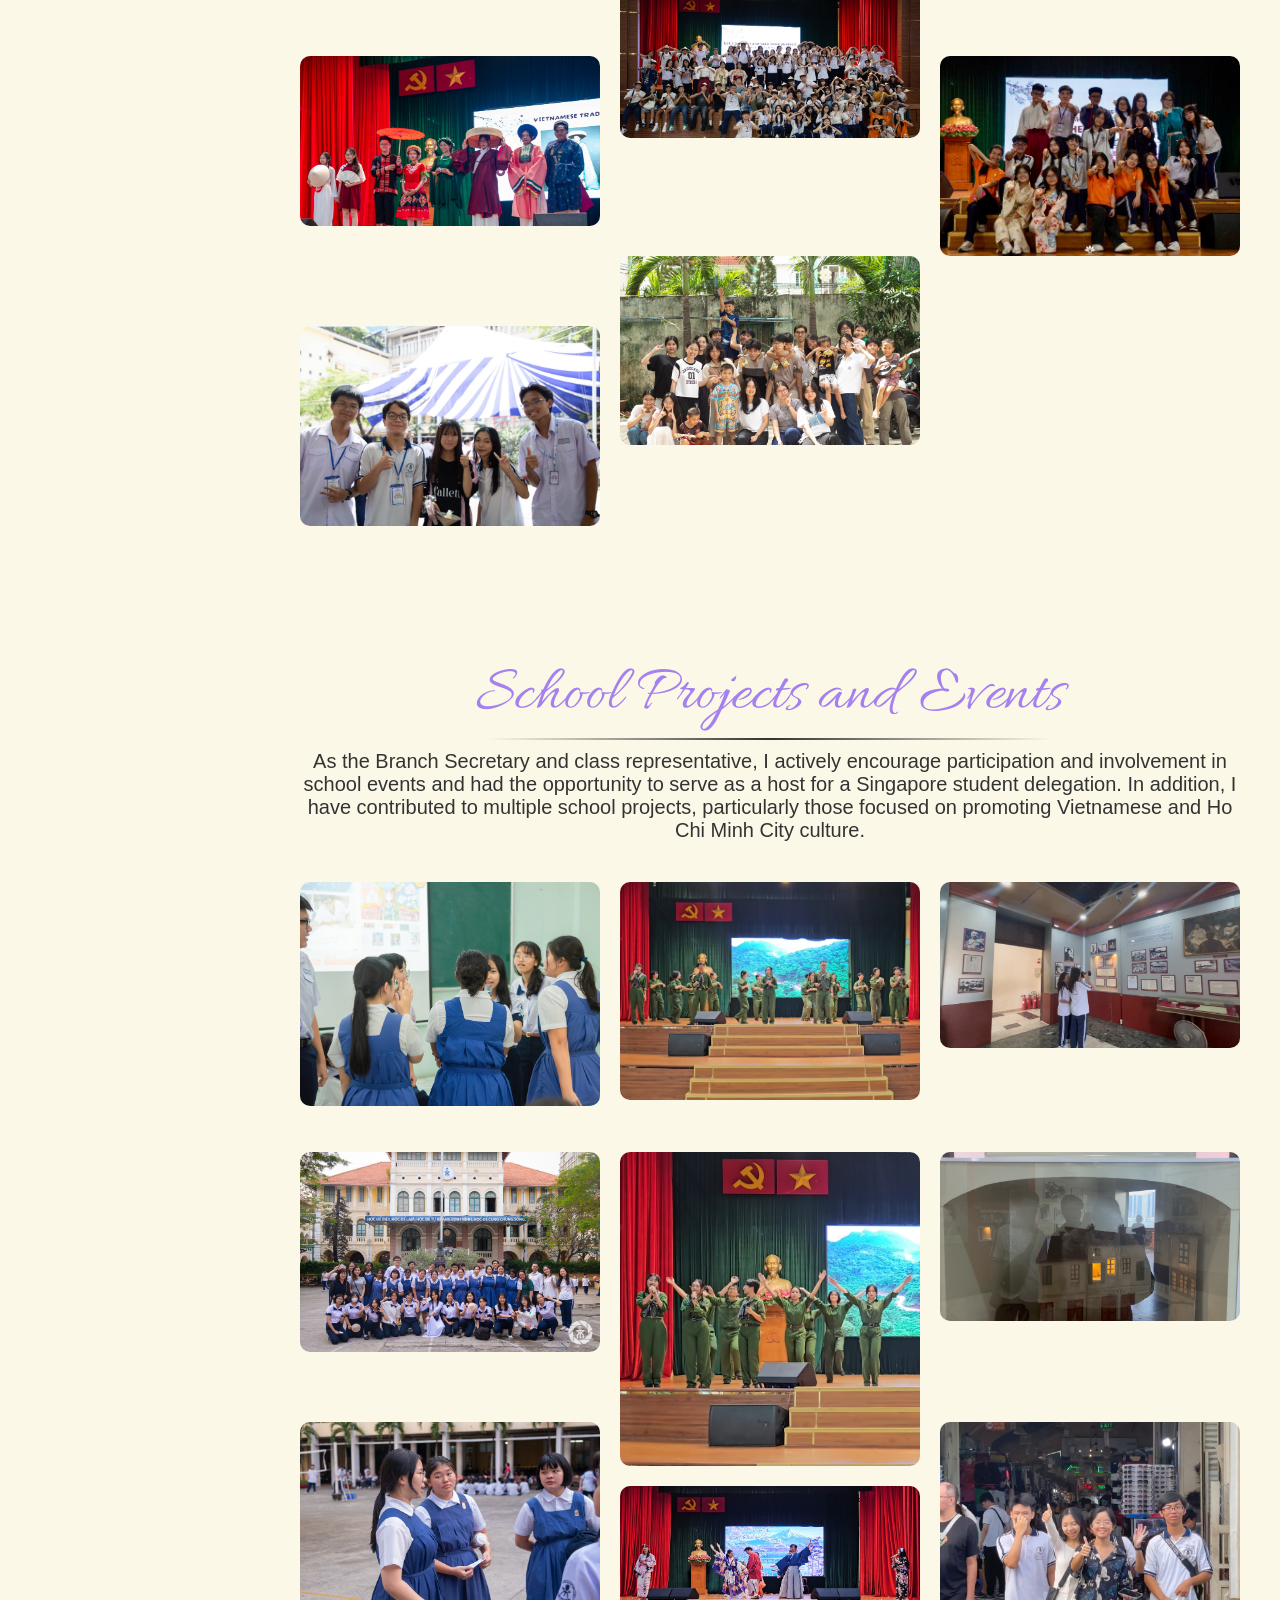
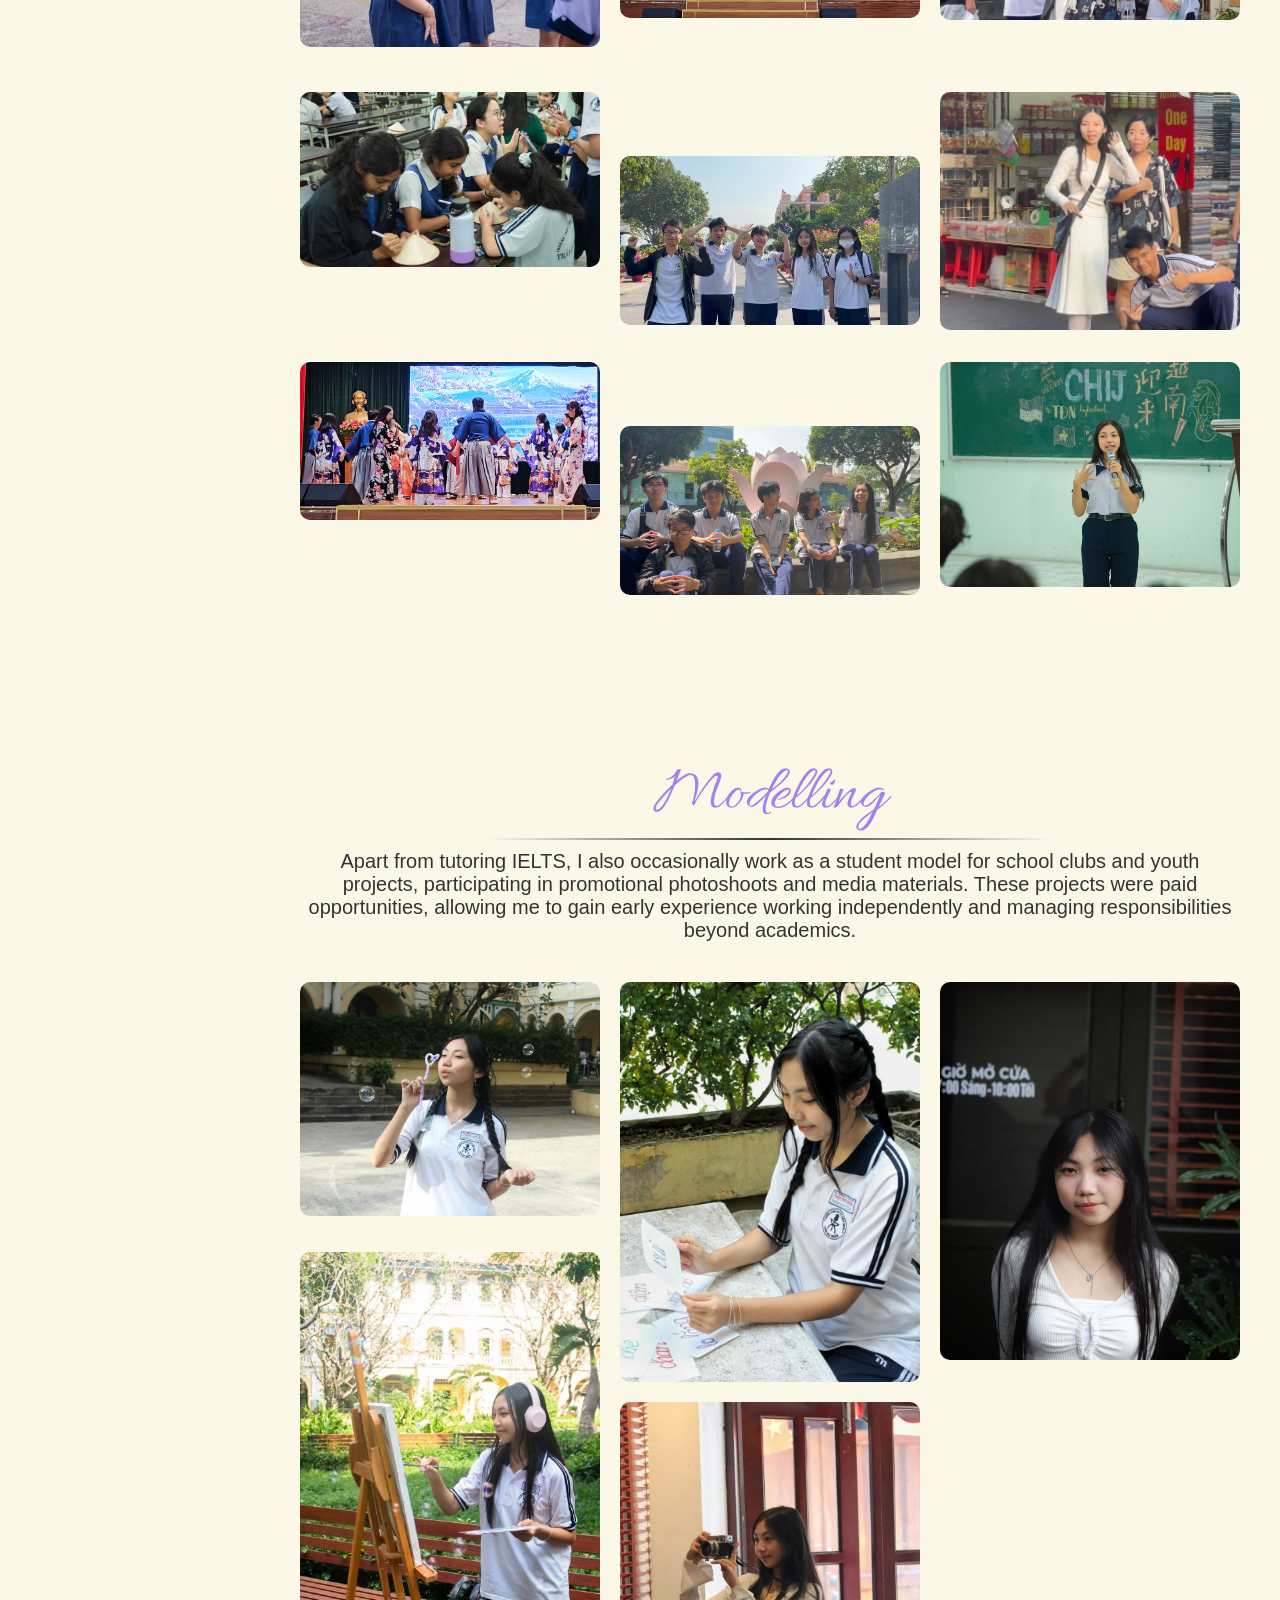
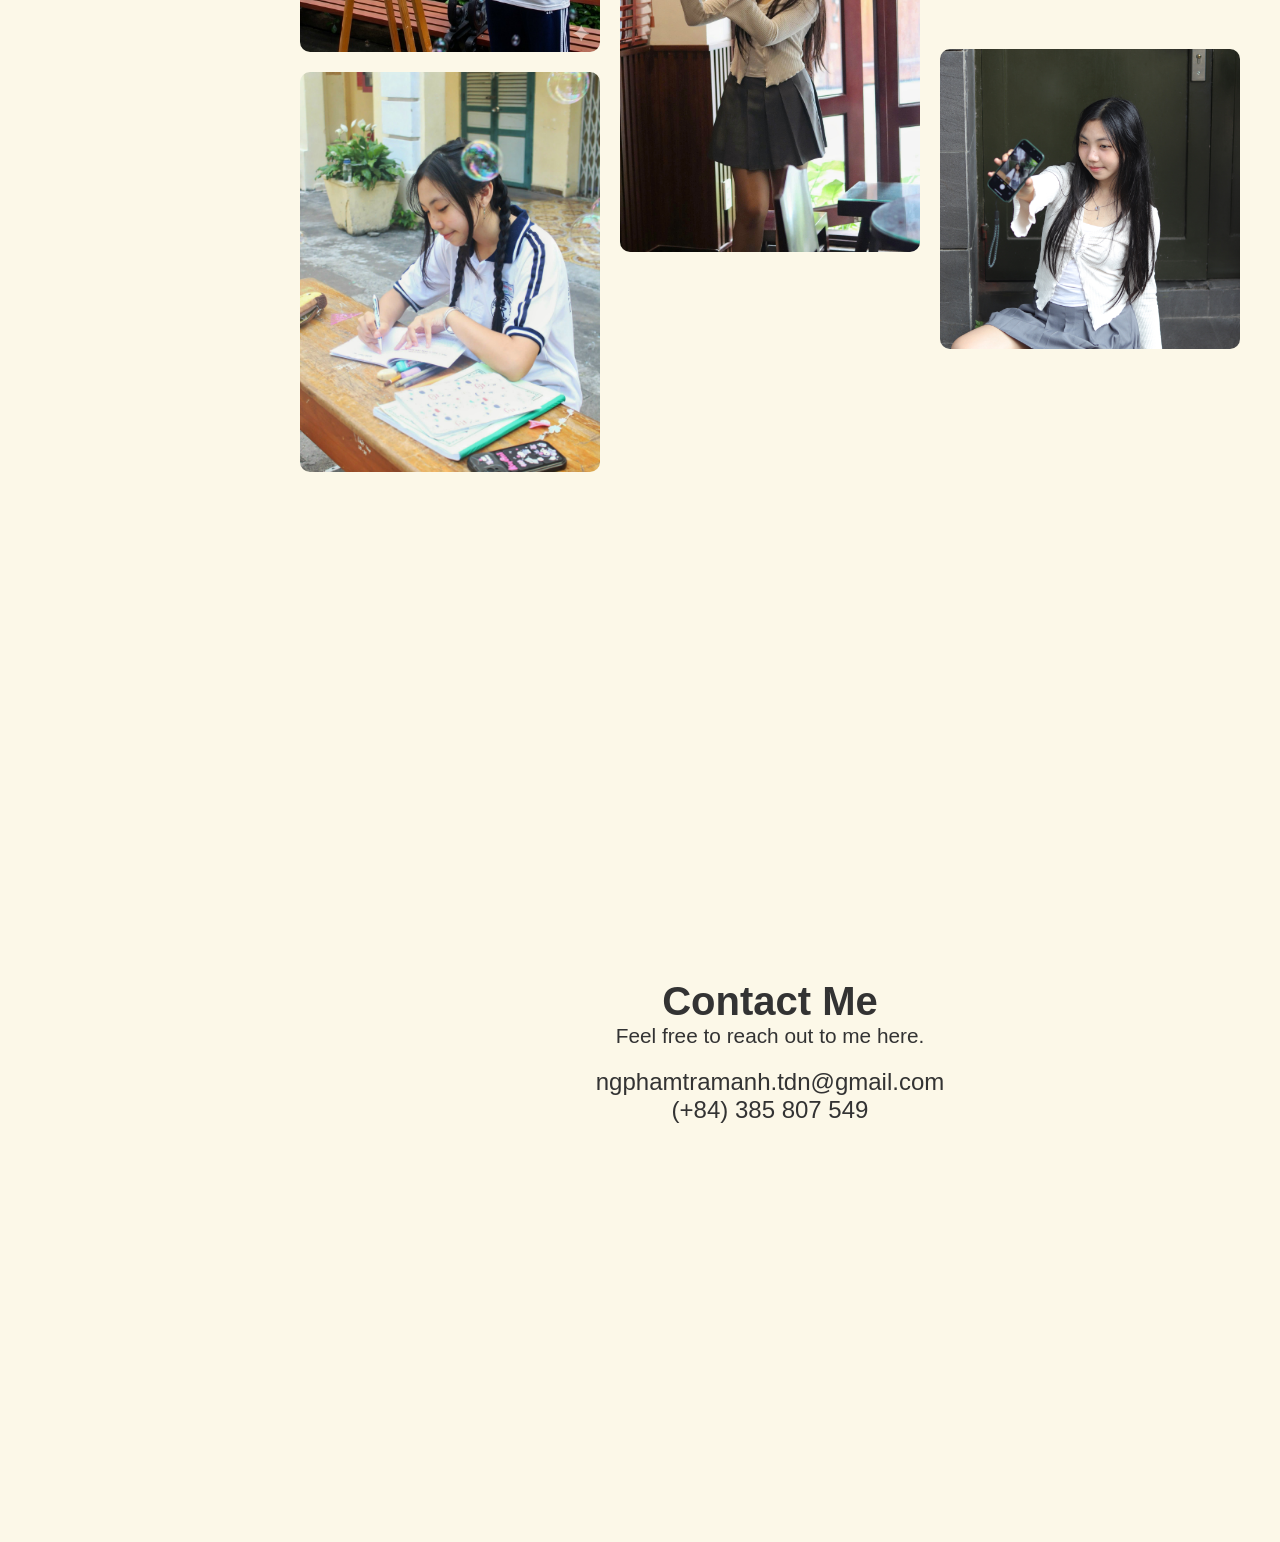
==== commit daeee96d: "fix phone link issue" ====
--- a/activities.html
+++ b/activities.html
@@ -3,6 +3,7 @@
 <head>
     <meta charset="UTF-8">
     <meta name="viewport" content="width=device-width, initial-scale=1.0">
+    <meta name="format-detection" content="telephone=no">
     <title>Chanh's Activities</title>
     <link rel="stylesheet" href="https://unicons.iconscout.com/release/v4.0.8/css/line.css">
     <link rel="stylesheet" href="style.css">
@@ -76,7 +77,7 @@
                 <p class="contact-note">Feel free to reach out to me here.</p>
                 <div class="contact-info">
                     <p><i class="uil uil-envelope"></i> ngphamtramanh.tdn@gmail.com</p>
-                    <p><i class="uil uil-phone"></i> +84 385 807 549</p>
+                    <p><i class="uil uil-phone"></i> (+84) 385 807 549</p>
                 </div>
             </section>
 
--- a/style.css
+++ b/style.css
@@ -736,10 +736,10 @@
         margin-bottom: 0; /* Removes the old vertical spacing */
     }
 
-    /* .nav-links a, .dropdown-btn {
+    .nav-links a, .dropdown-btn {
         font-size: 13px;
         padding: 5px 8px;
-    } */
+    }
     
     .main-content {
         margin-left: 0; /* Removes the empty space where the sidebar used to be */
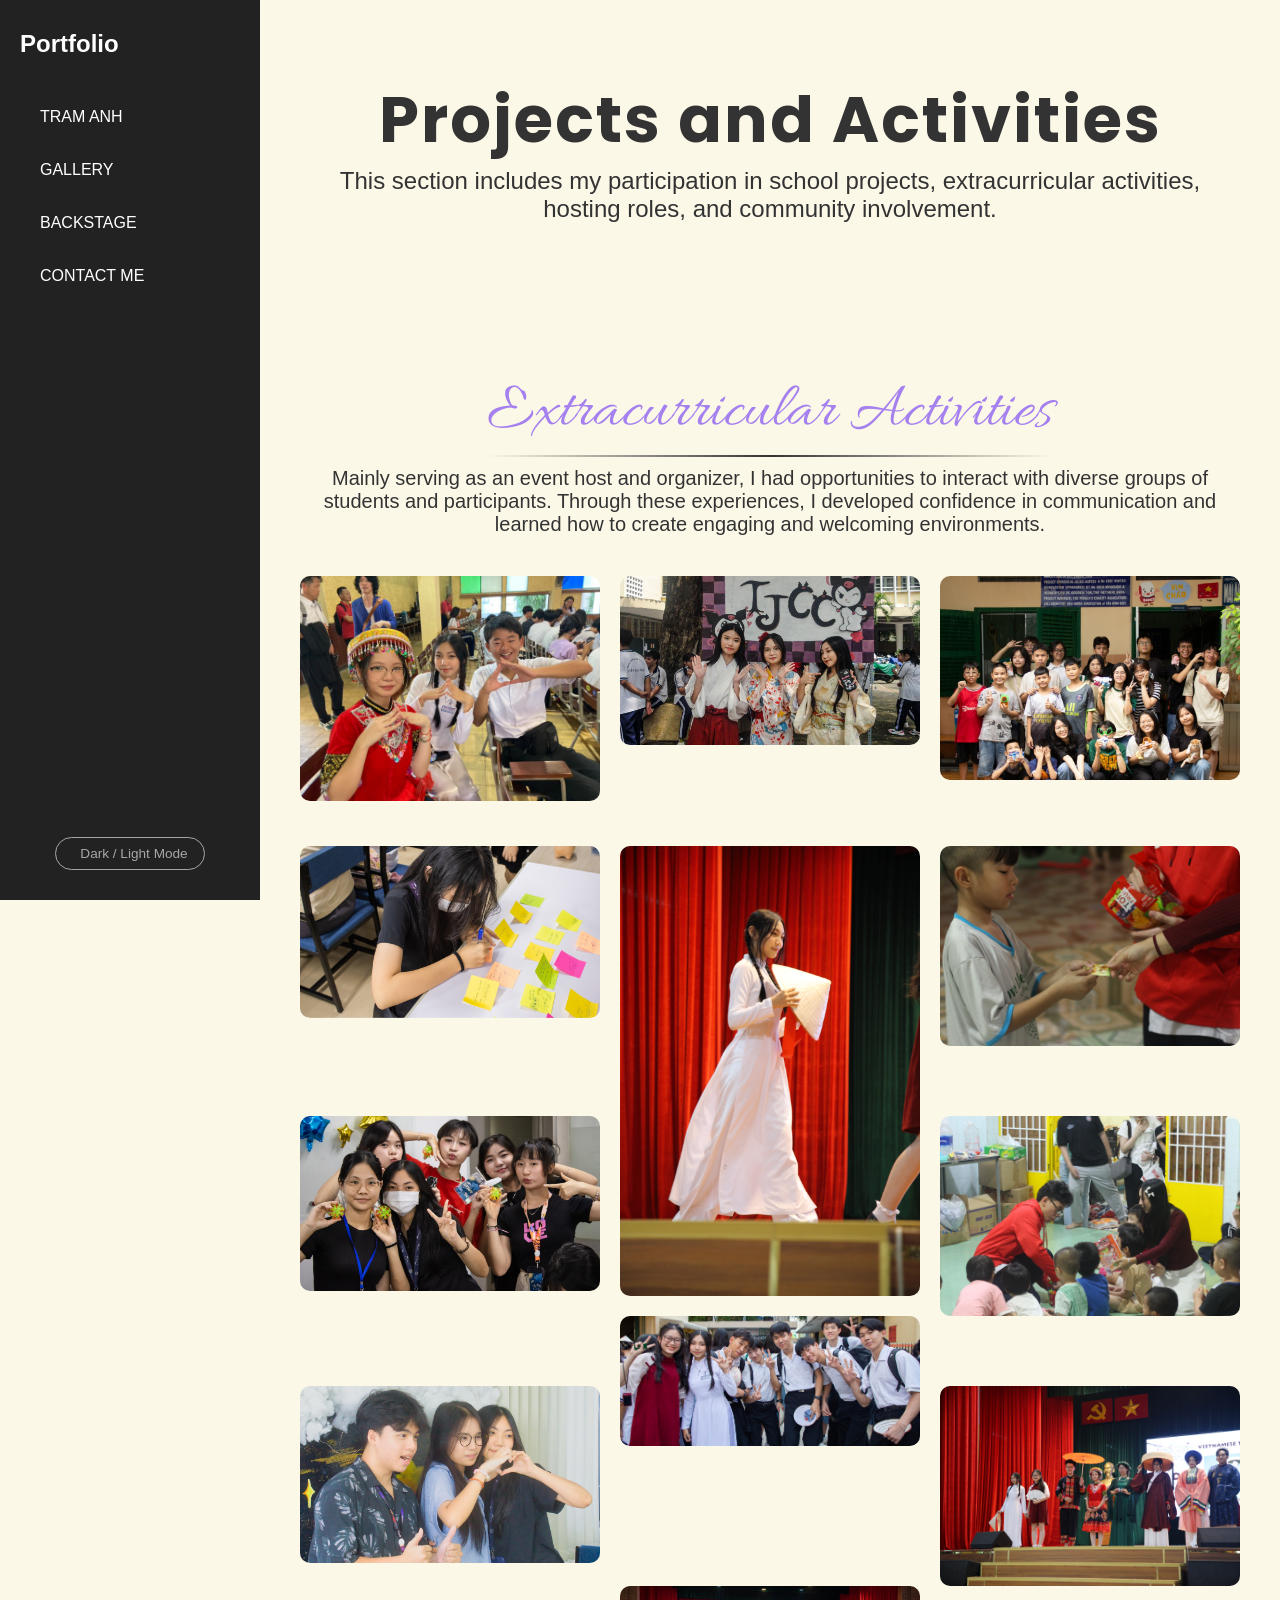
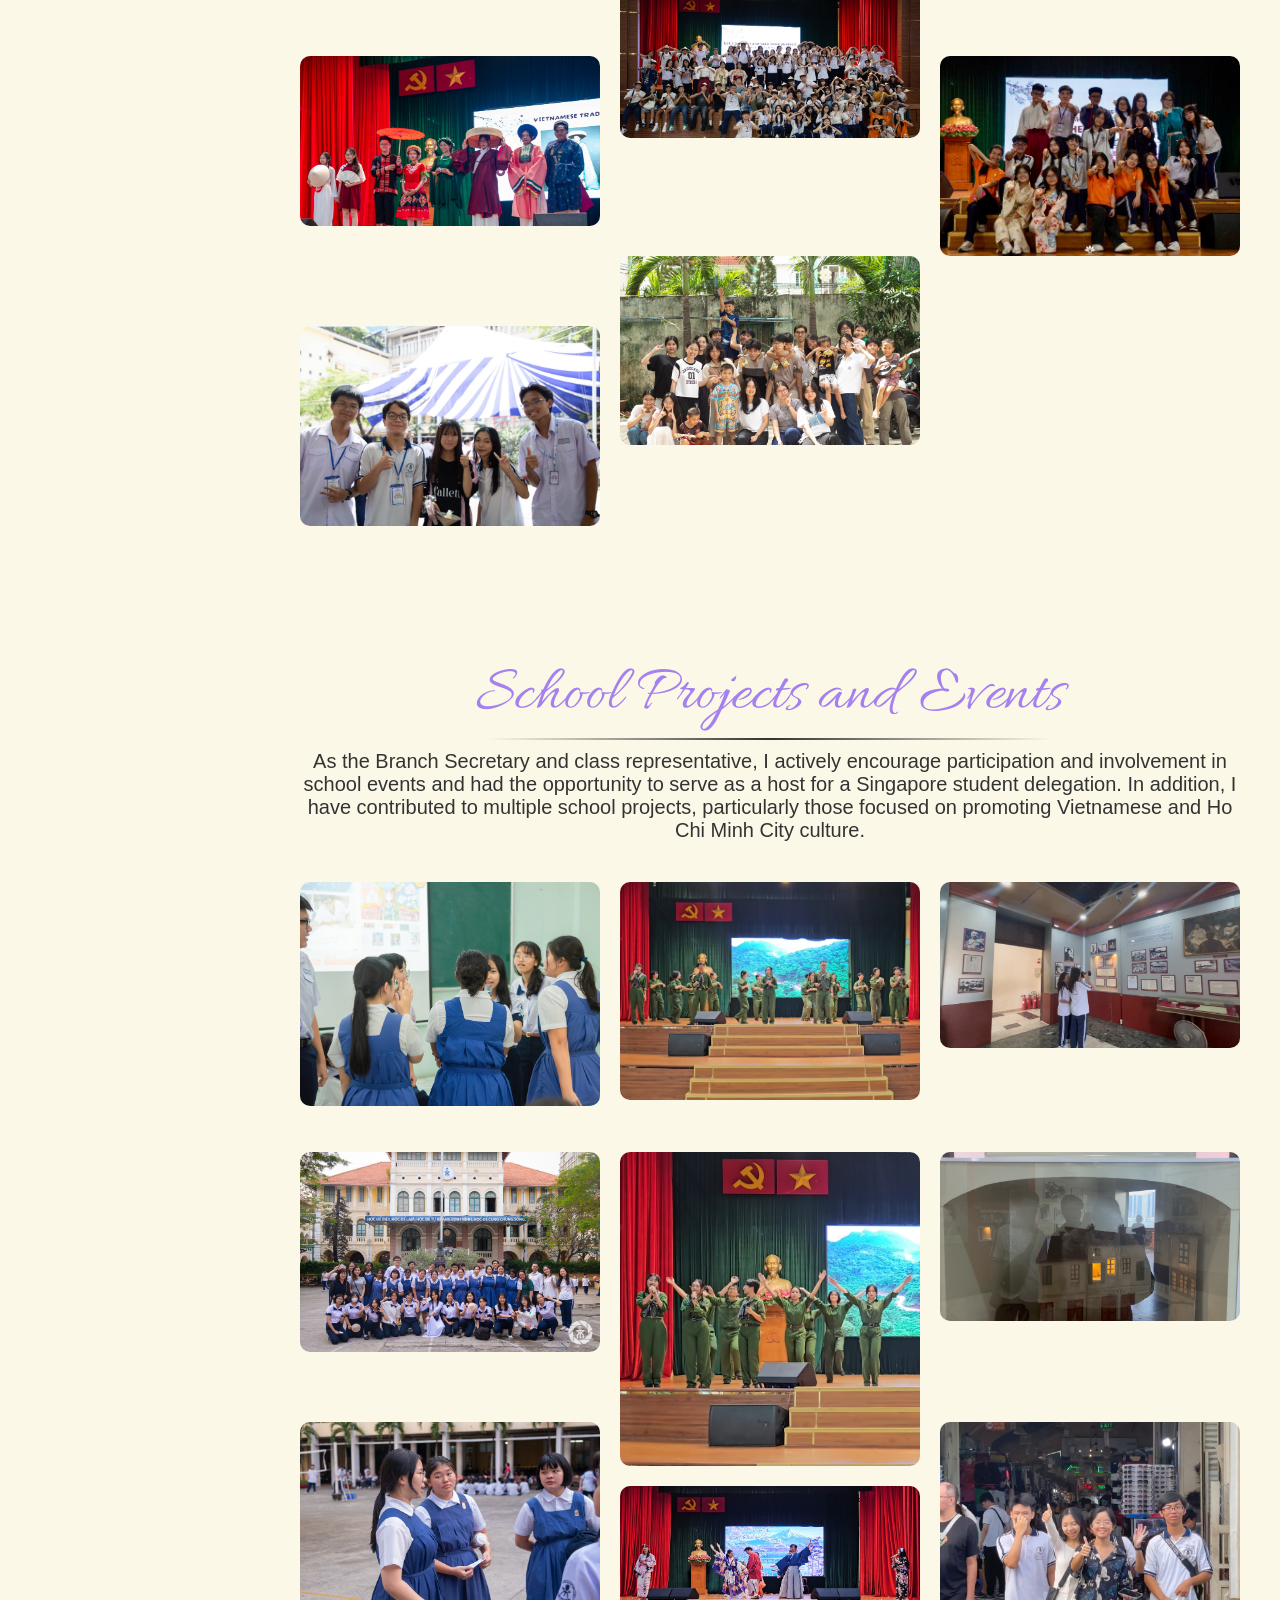
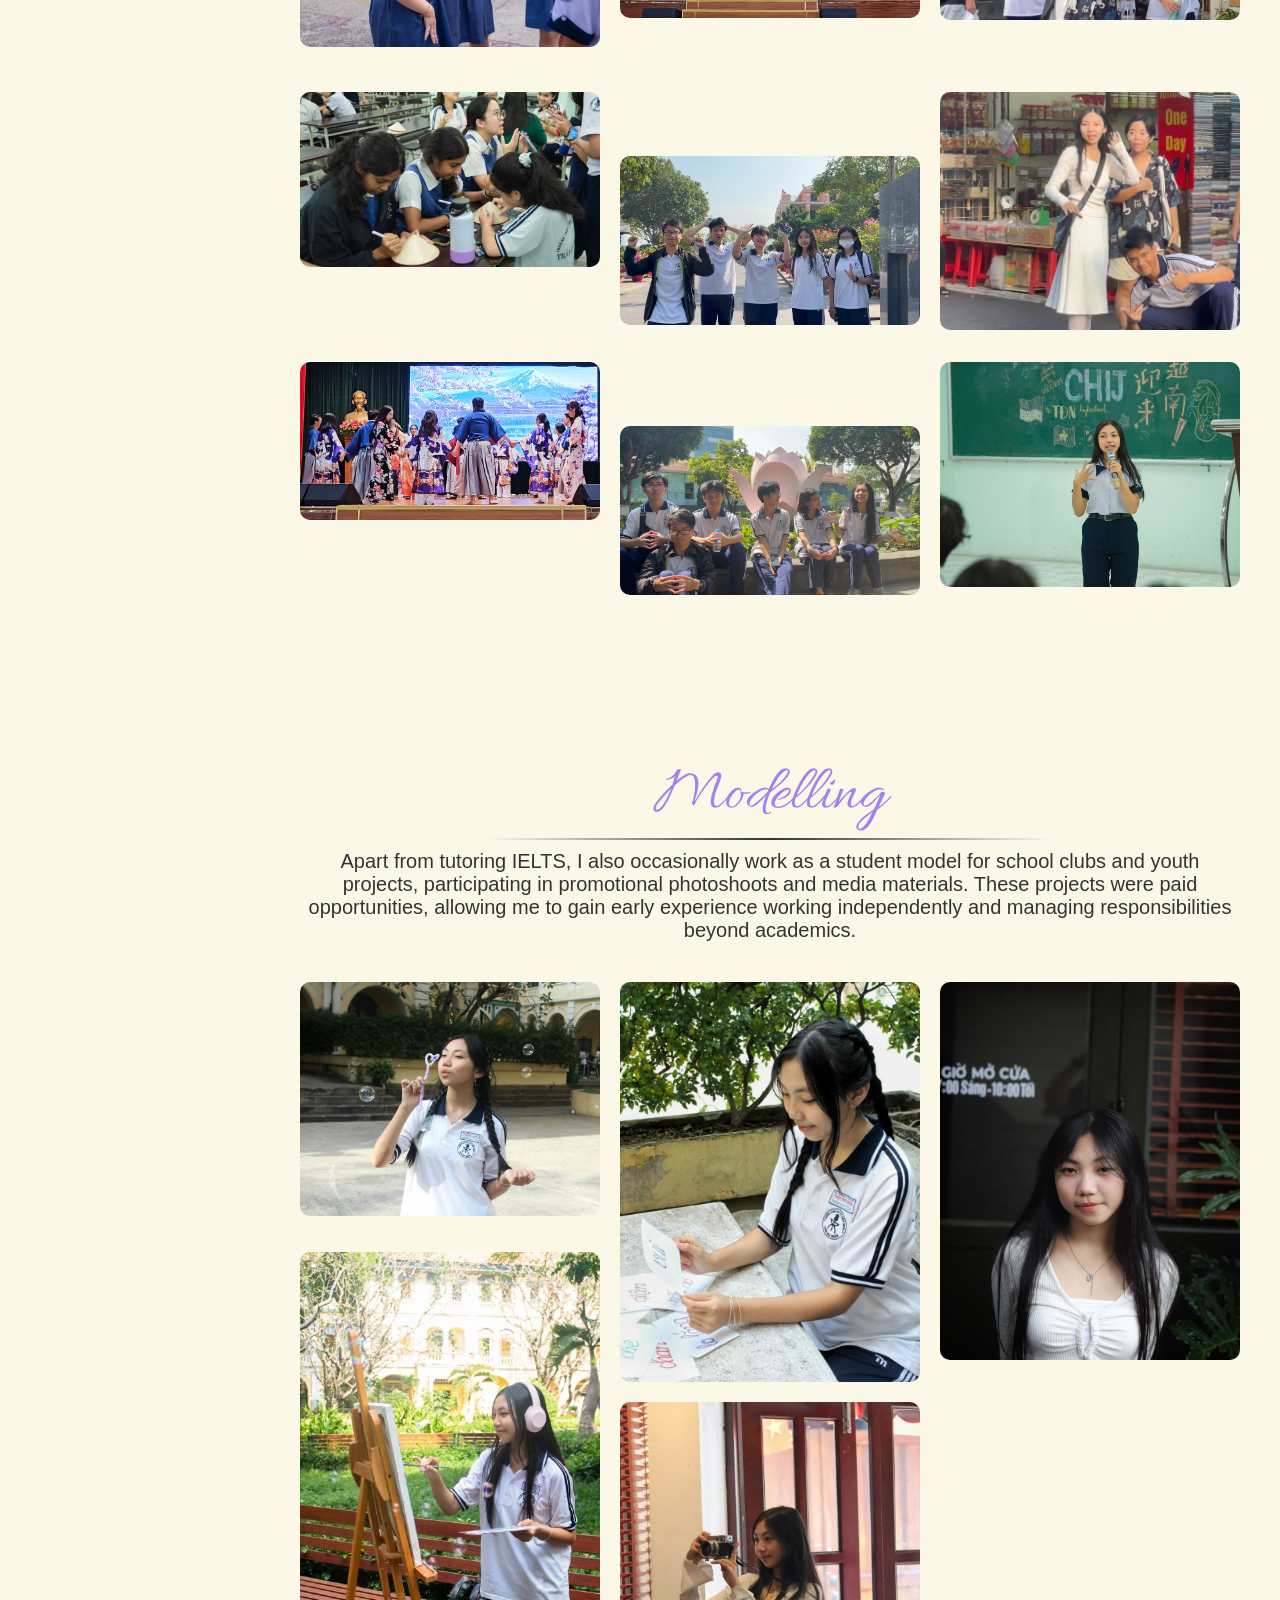
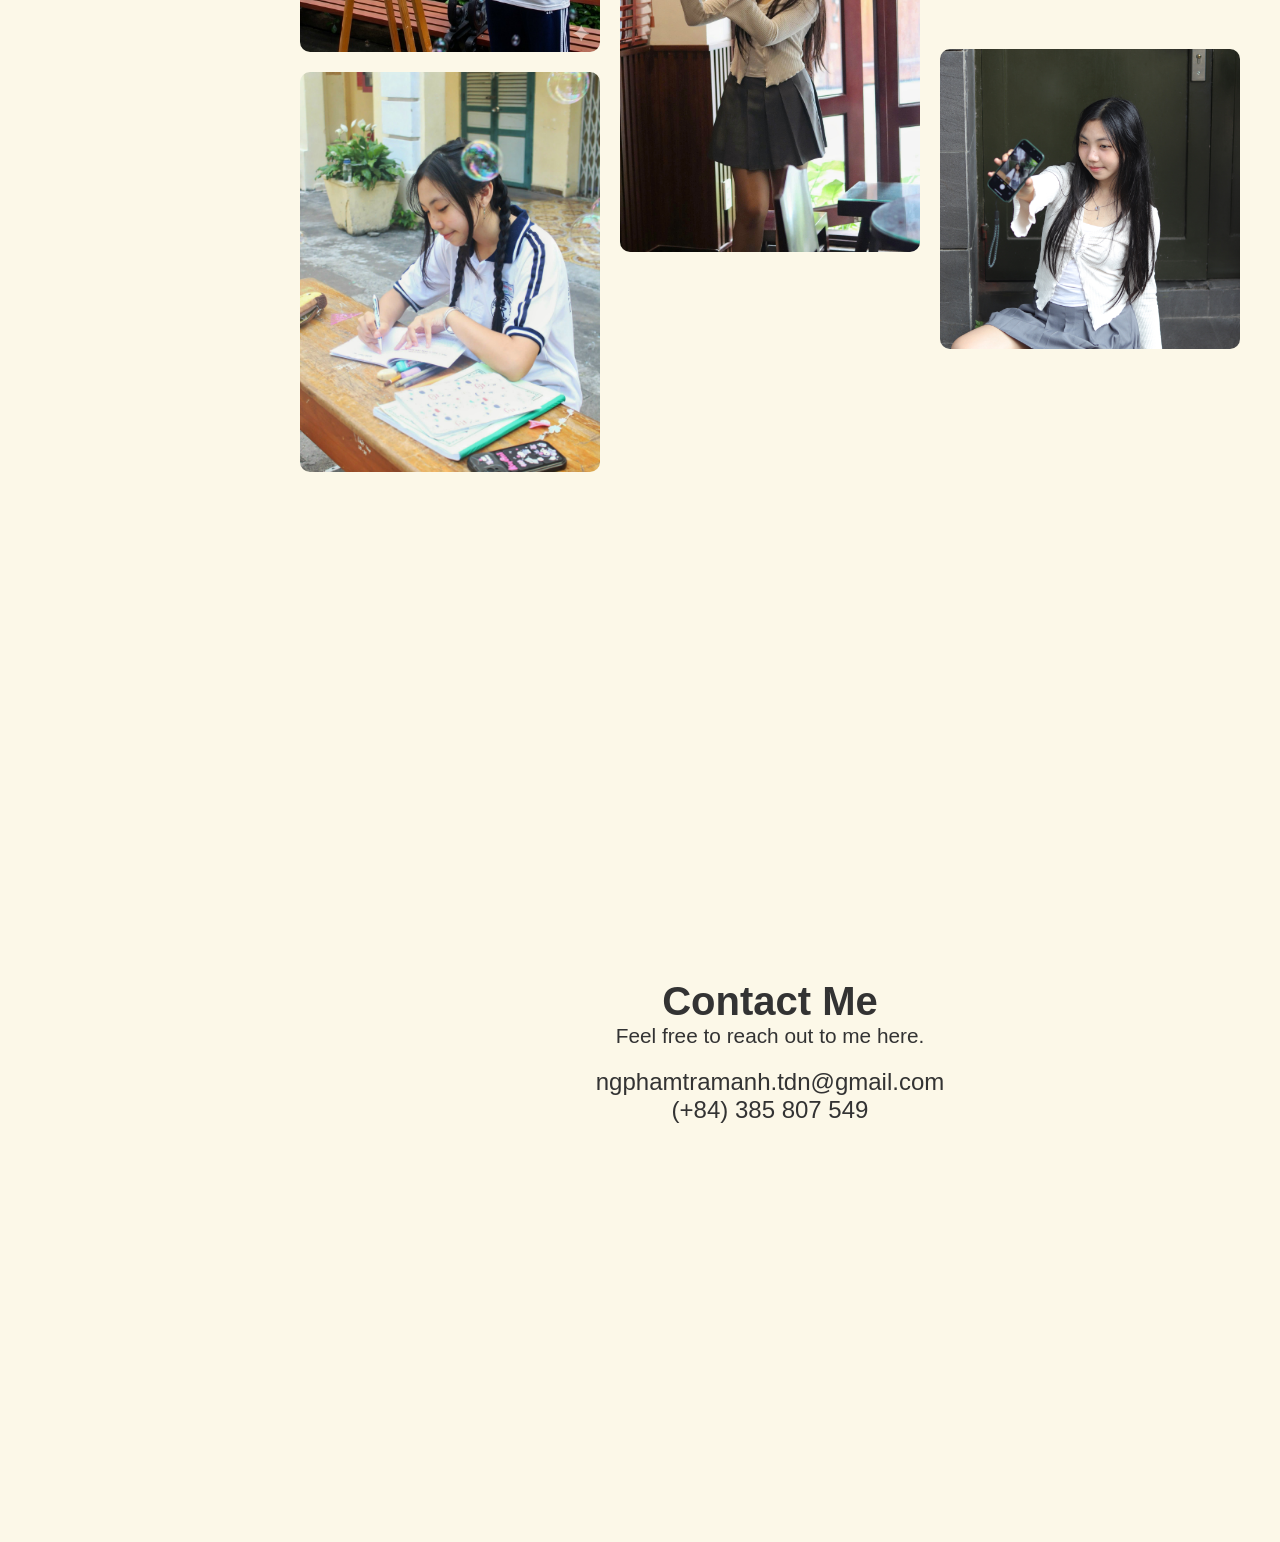
==== commit 6d120d16: "update css v=2.0" ====
--- a/activities.html
+++ b/activities.html
@@ -6,7 +6,7 @@
     <meta name="format-detection" content="telephone=no">
     <title>Chanh's Activities</title>
     <link rel="stylesheet" href="https://unicons.iconscout.com/release/v4.0.8/css/line.css">
-    <link rel="stylesheet" href="style.css">
+    <link rel="stylesheet" href="style.css?v=2.0">
 </head>
 <body>
 
@@ -38,8 +38,8 @@
         <main class="main-content art-page">
             
             <div class="art-header">
-                <h2 style="font-size: 4rem;">Projects and Activities</h2>
-                <p style="font-size: 1.5rem;">This section includes my participation in school projects, extracurricular activities, hosting roles, and community involvement.</p>
+                <h2>Projects and Activities</h2>
+                <p>This section includes my participation in school projects, extracurricular activities, hosting roles, and community involvement.</p>
             </div>
 
             <div class="art-category">
--- a/style.css
+++ b/style.css
@@ -254,10 +254,14 @@
 }
 
 .art-header h2 {
-    font-size: 2rem;
+    font-size: 4rem;
     letter-spacing: 2px;
     font-family: 'Poppins', sans-serif;
     /* font-weight: 700; */
+}
+
+.art-header p {
+    font-size: 1.5rem;
 }
 
 .art-category {
@@ -762,6 +766,34 @@
     .spotify-header h2 {
         font-size: 1.8rem;
     }
+
+
+    .hero-text h1 {
+        font-size: 2.5rem; 
+    }
+    .hero-text p {
+        font-size: 1.1rem; 
+    }
+    .art-header h2, 
+    .spotify-header h2, 
+    .backstage-header h2, 
+    .contact-section h2,
+    .reader-header h2 {
+        font-size: 2rem; 
+    }
+
+    .sharp-header h3 {
+        font-size: 2.8rem; 
+    }
+
+    .story-text h3 {
+        font-size: 1.8rem; 
+    }
+    .story-text p, 
+    .backstage-header p {
+        font-size: 1rem; 
+    }
+
 }
 
 /* ===================== Anti-Glitch Image Reveal ======================= */
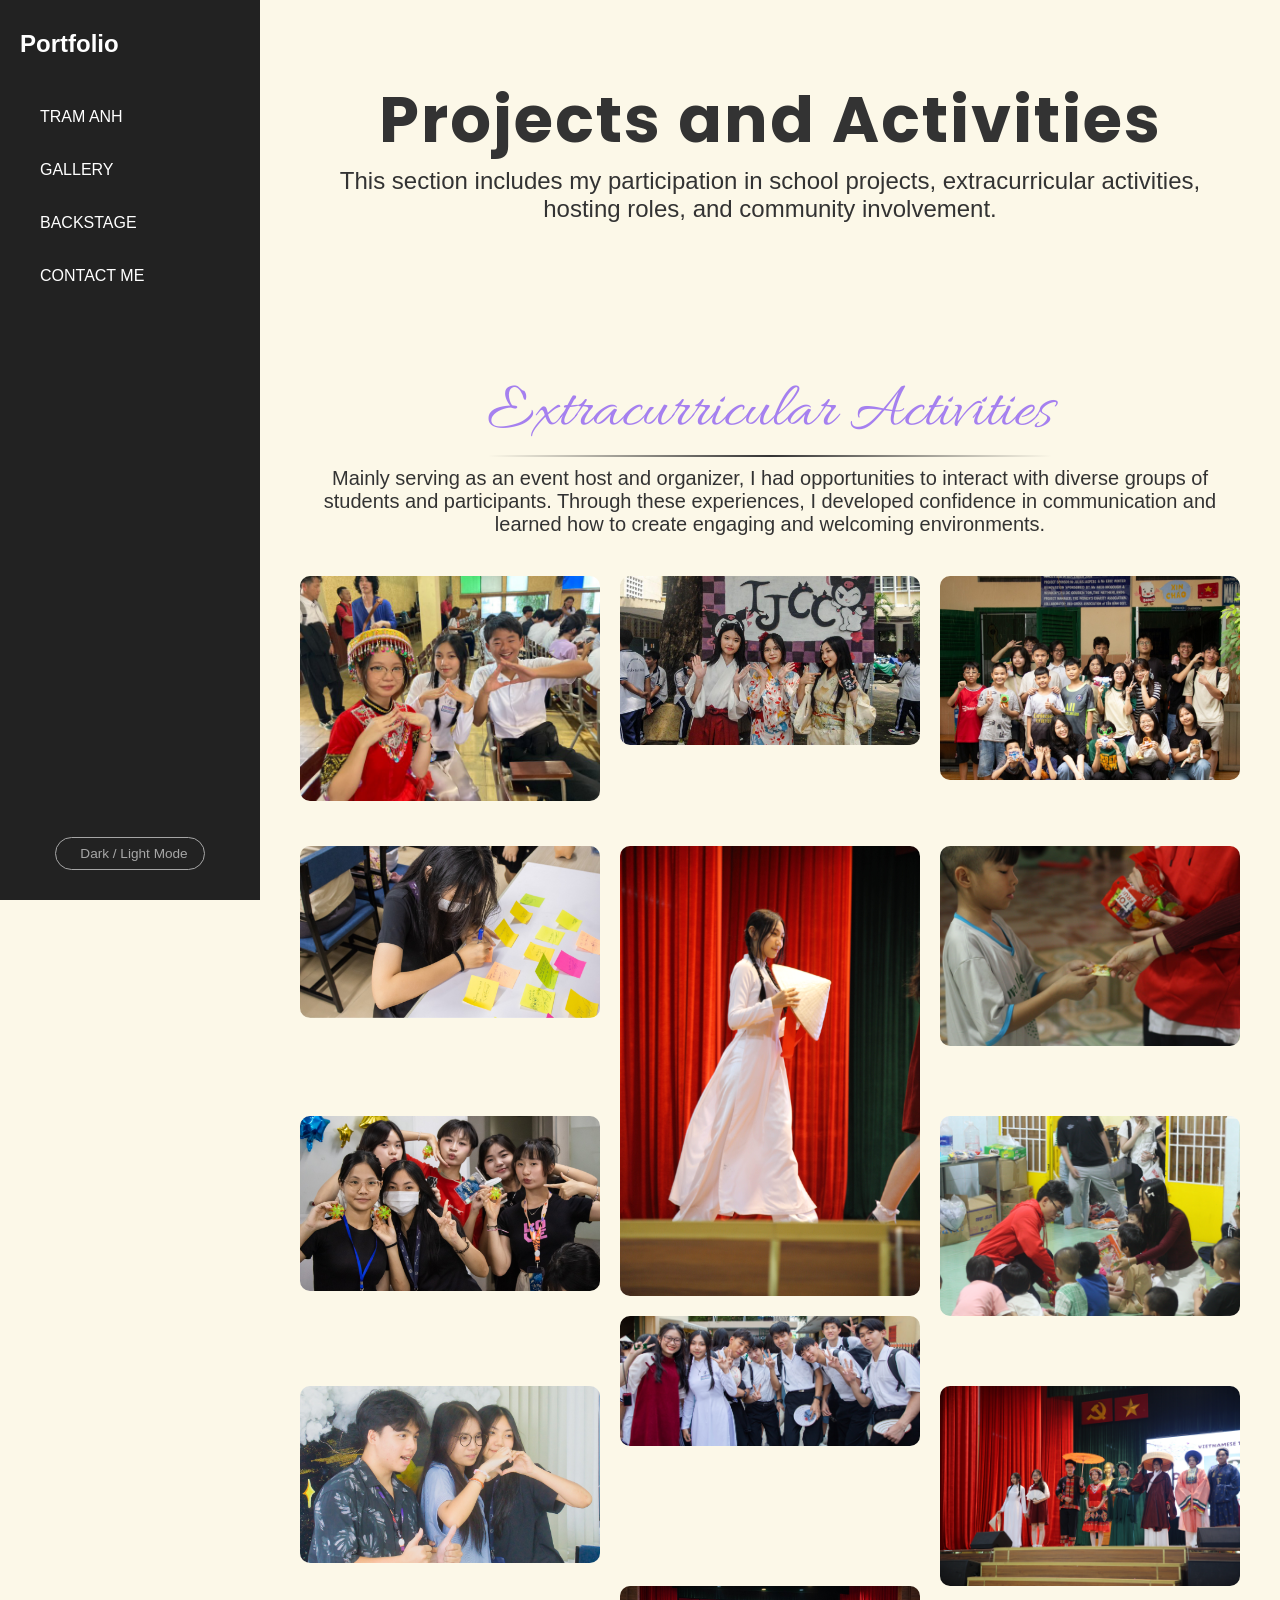
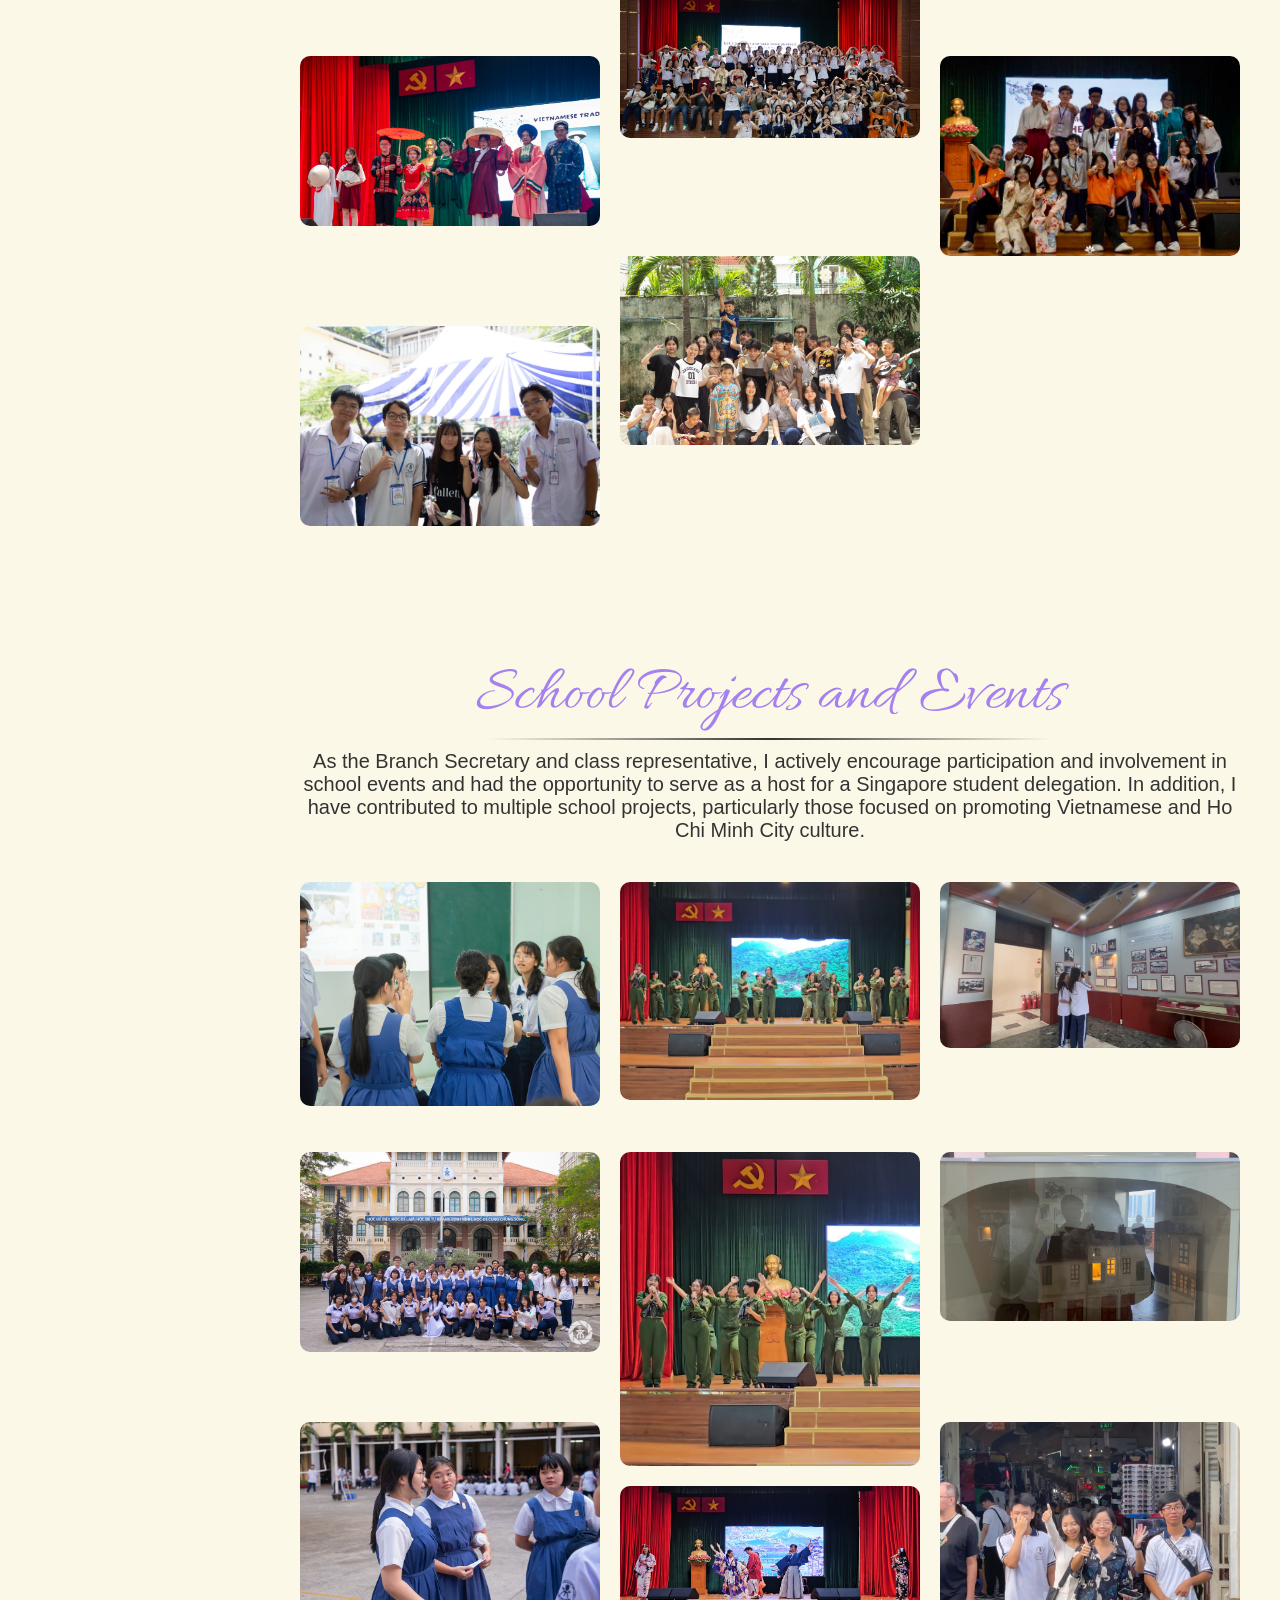
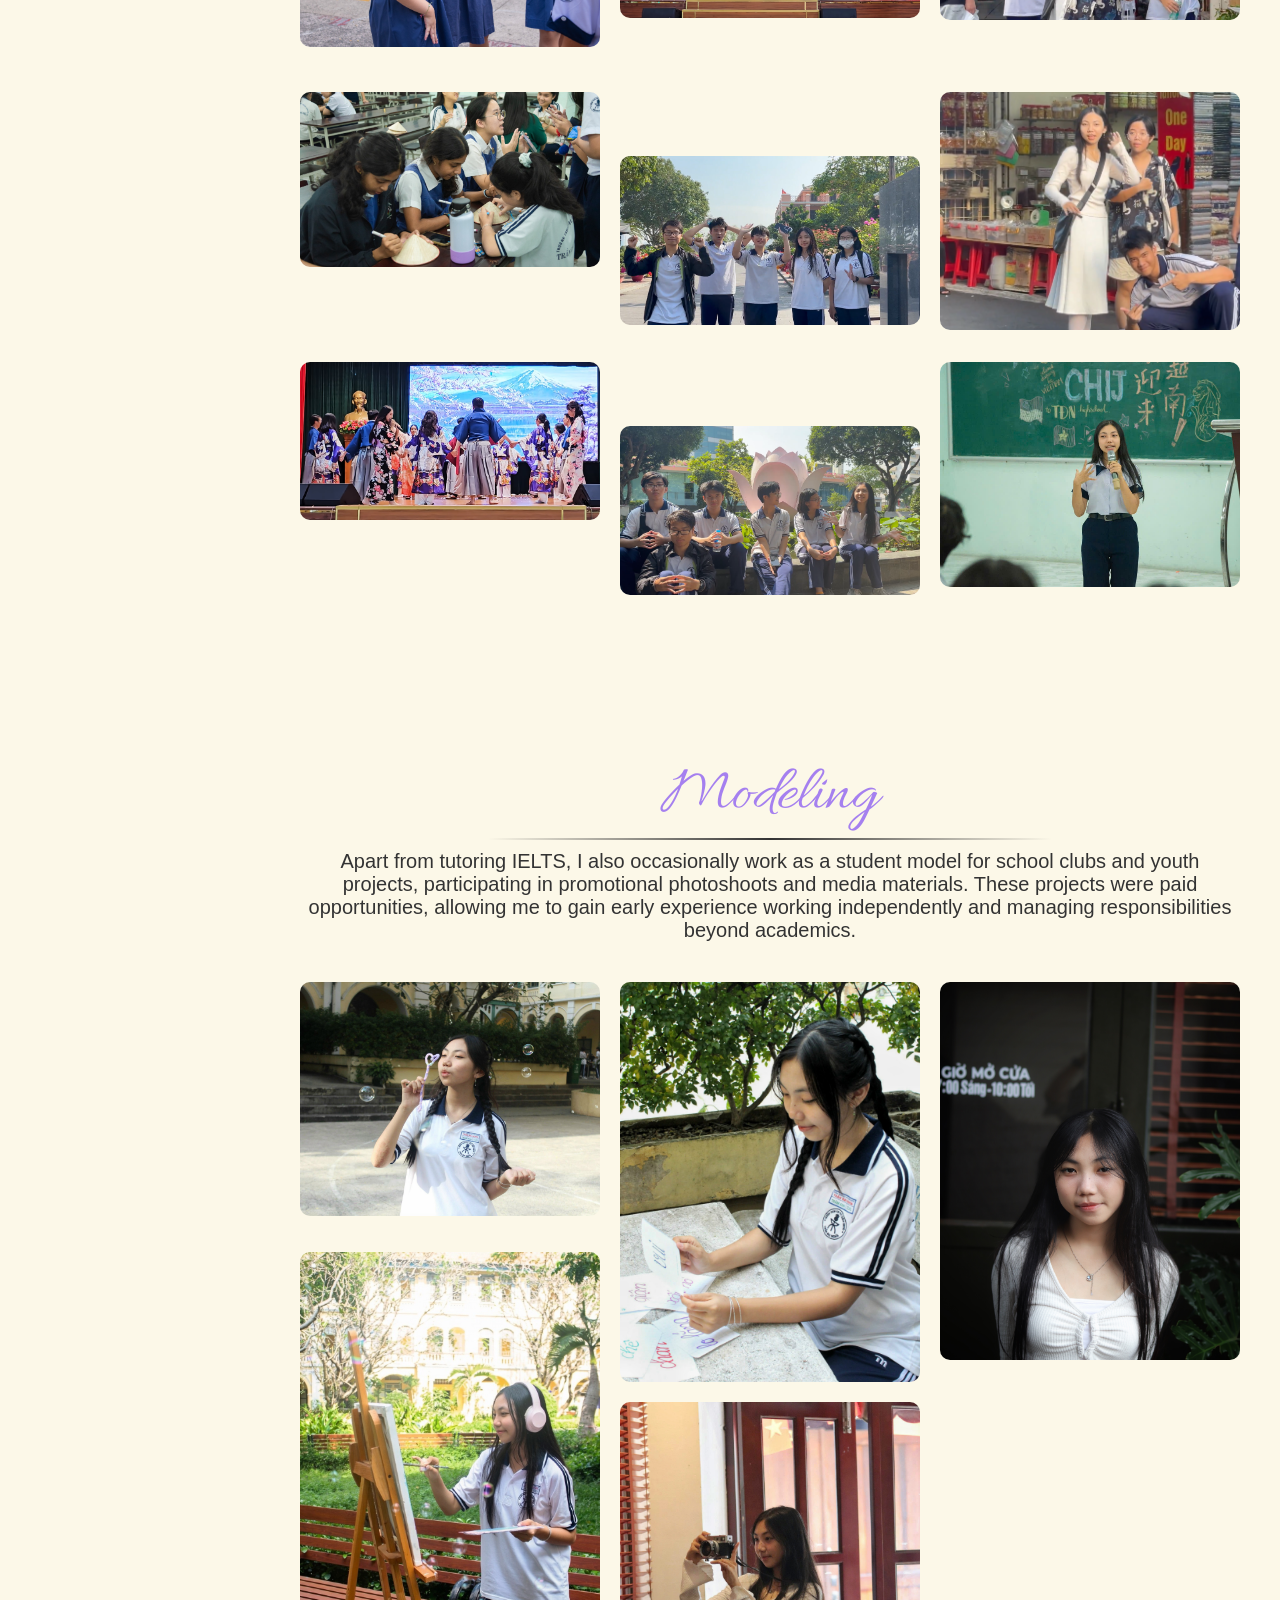
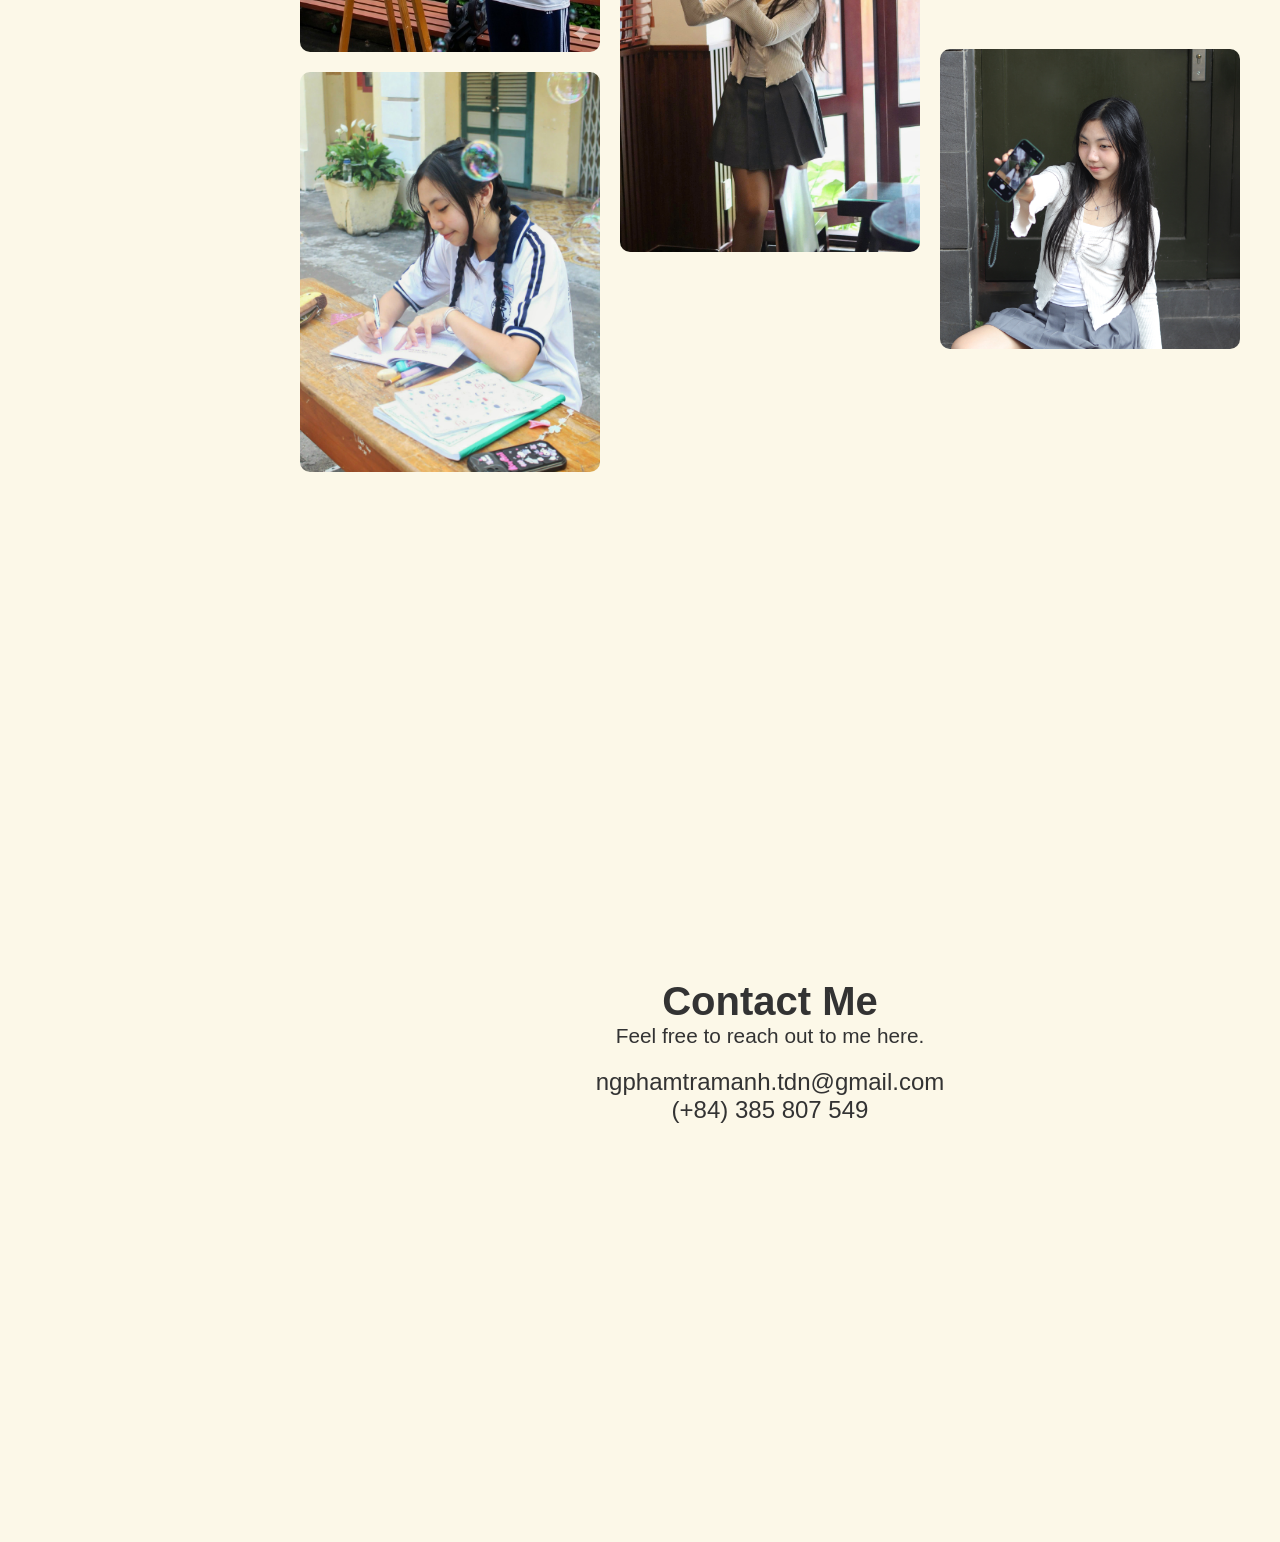
==== commit 29a3b539: "Update activities title.html" ====
--- a/activities.html
+++ b/activities.html
@@ -4,7 +4,7 @@
     <meta charset="UTF-8">
     <meta name="viewport" content="width=device-width, initial-scale=1.0">
     <meta name="format-detection" content="telephone=no">
-    <title>Chanh's Activities</title>
+    <title>Tram Anh's Activities</title>
     <link rel="stylesheet" href="https://unicons.iconscout.com/release/v4.0.8/css/line.css">
     <link rel="stylesheet" href="style.css?v=2.0">
 </head>
@@ -64,7 +64,7 @@
 
             <div class="art-category">
                 <div class="sharp-header">
-                    <h3>Modelling</h3>
+                    <h3>Modeling</h3>
                 </div>
                 <p style="font-size: 1.25rem;">Apart from tutoring IELTS, I also occasionally work as a student model for school clubs and youth projects, participating in promotional photoshoots and media materials. These projects were paid opportunities, allowing me to gain early experience working independently and managing responsibilities beyond academics.</p>
                 
@@ -86,4 +86,4 @@
 
     <script src="script.js"></script>
 </body>
-</html>+</html>
